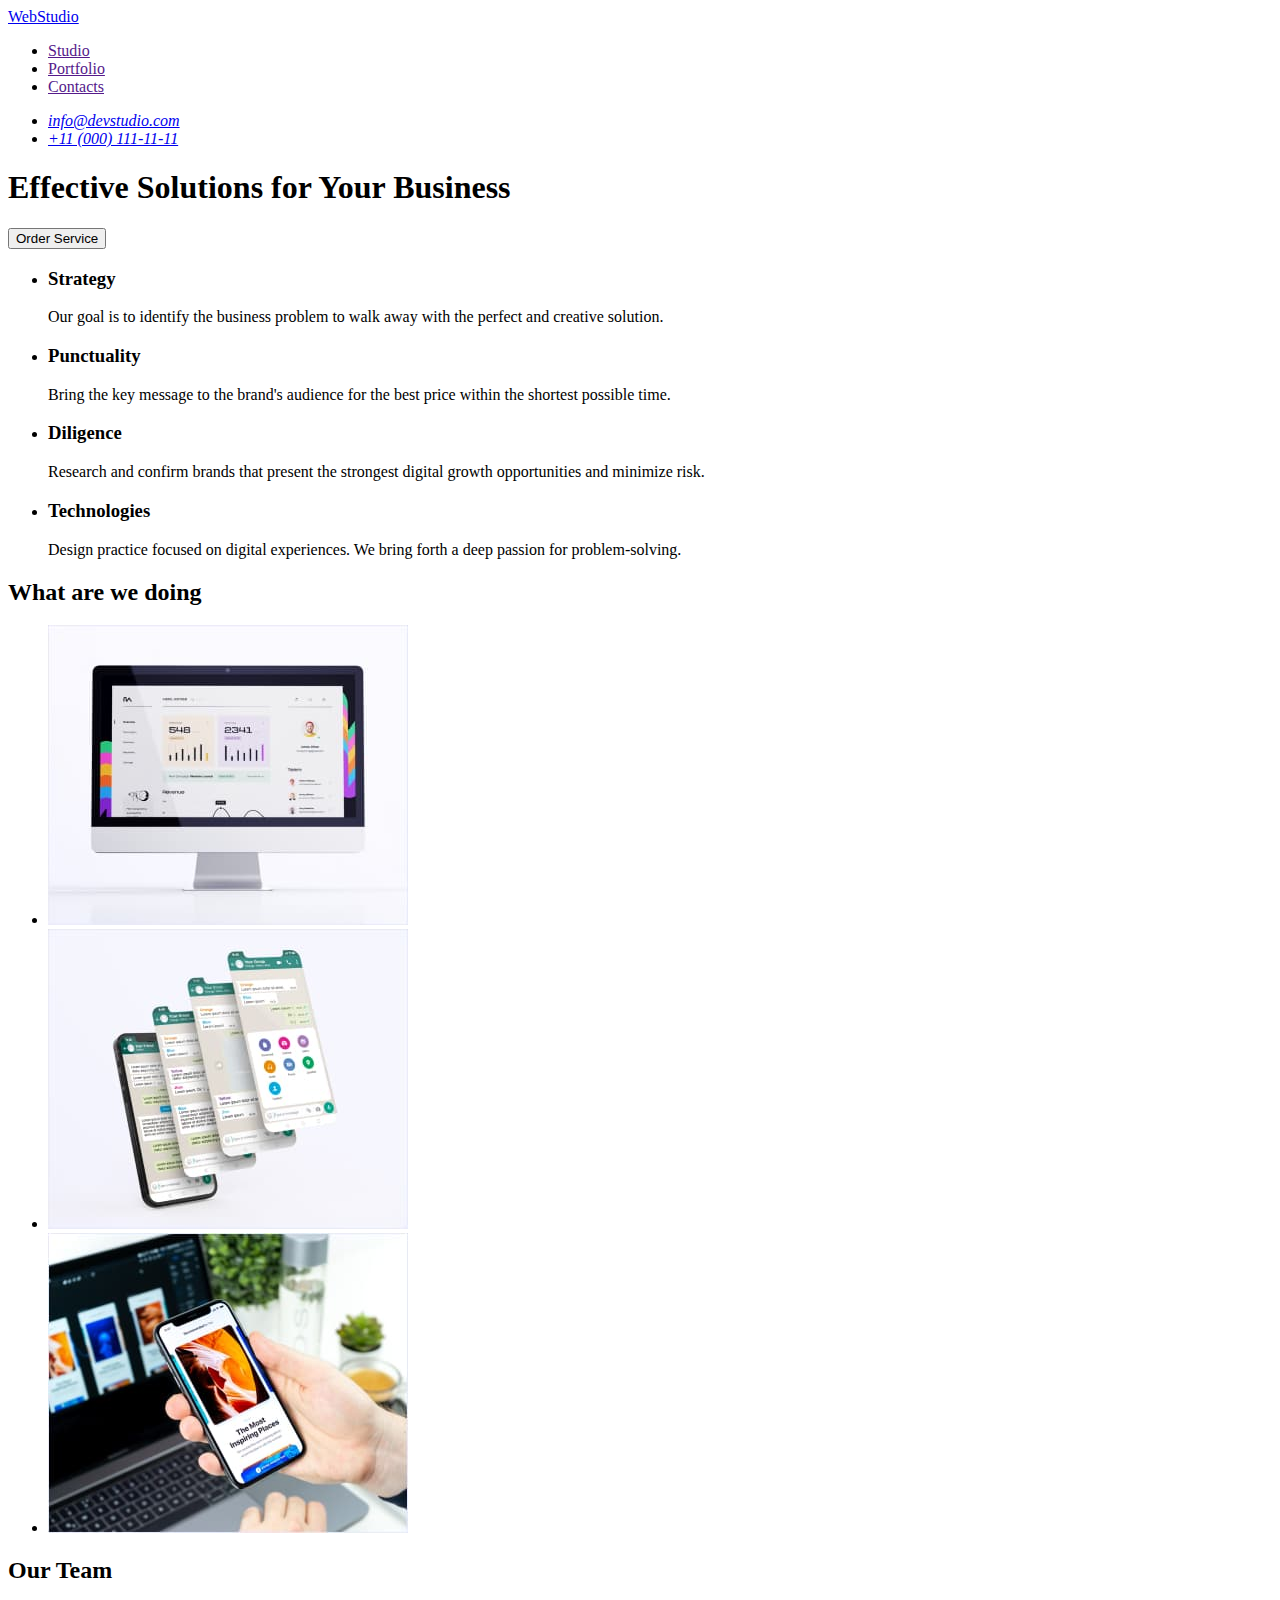
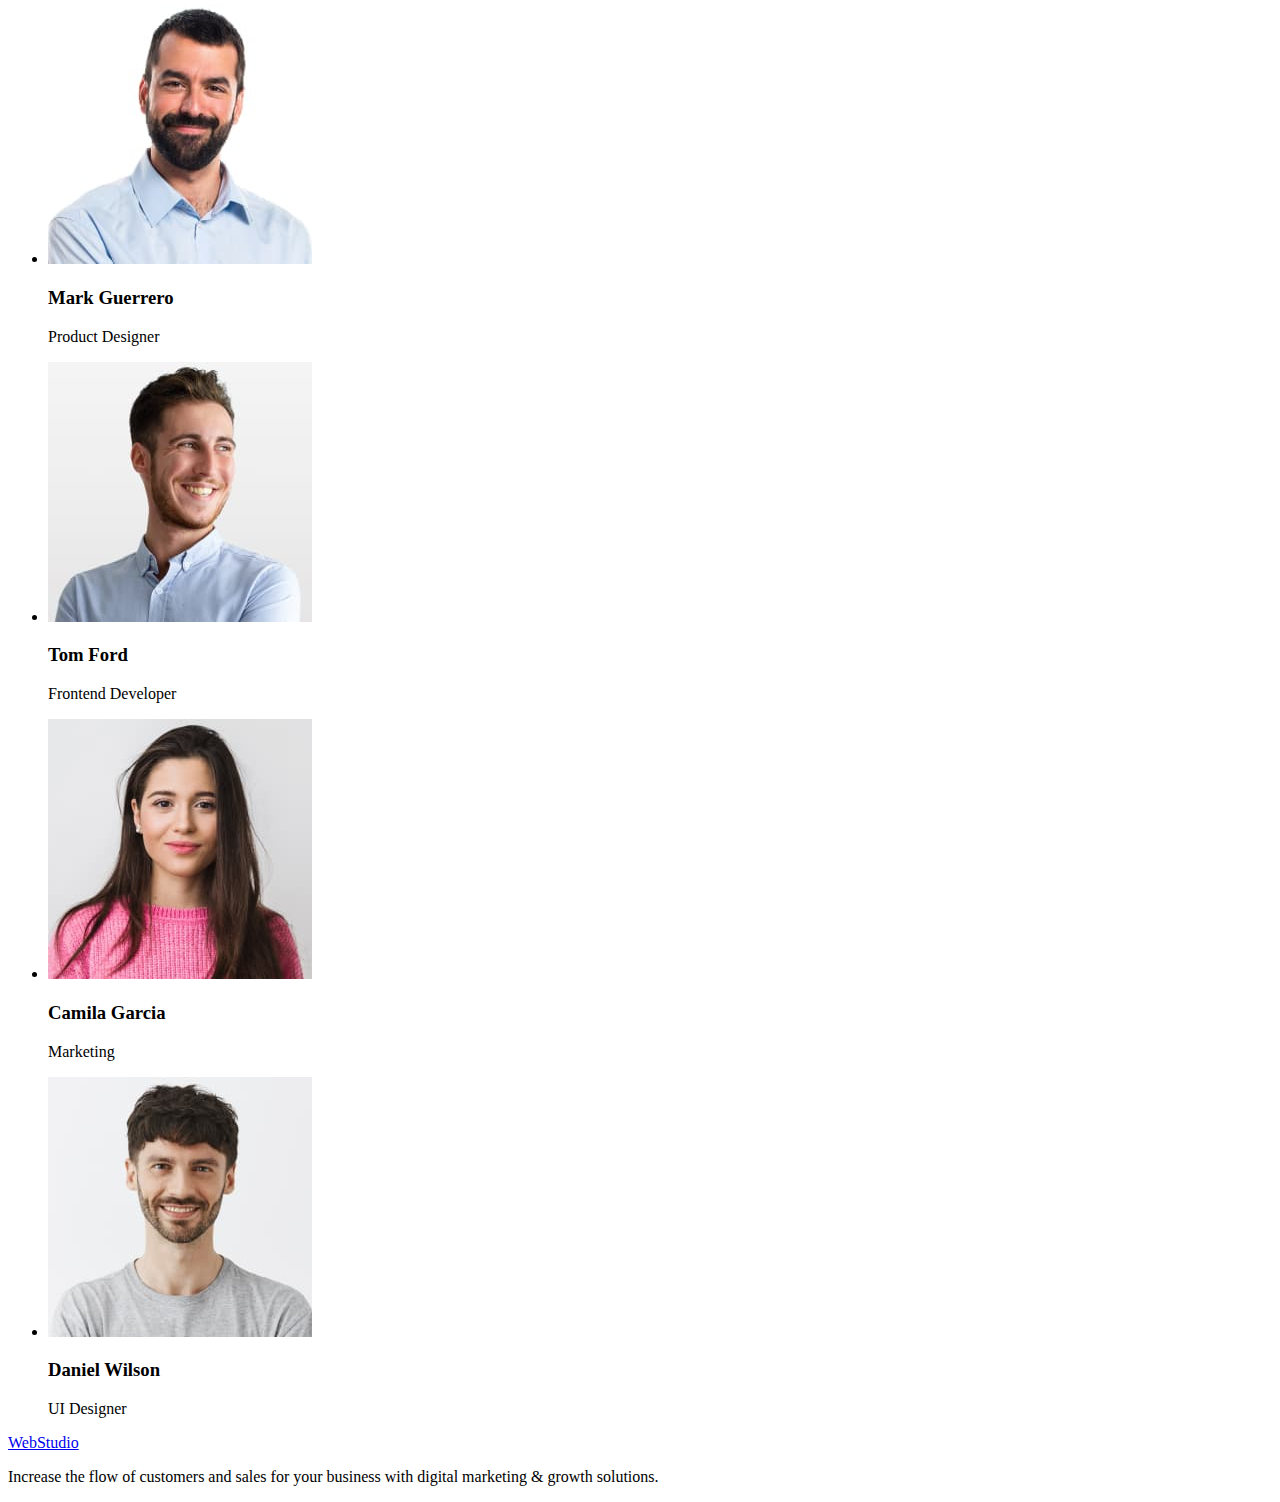
==== index.html @ ce30a806 "copy" ====
<!DOCTYPE html>
<html lang="en">
  <head>
    <meta charset="UTF-8" />
    <meta http-equiv="X-UA-Compatible" content="IE=edge" />
    <meta name="viewport" content="width=device-width, initial-scale=1.0" />
    <title>WEBSTUDIO</title>
  </head>
  <body>
    <header>
      <nav>
        <a href="./index.html">WebStudio</a>
        <ul>
          <li><a href="">Studio</a></li>
          <li><a href="">Portfolio</a></li>
          <li><a href="">Contacts</a></li>
        </ul>
      </nav>
      <address>
        <ul>
          <li>
            <a href="mailto:info@devstudio.com">info@devstudio.com</a>
          </li>
          <li>
            <a href="tel:+110001111111">+11 (000) 111-11-11</a>
          </li>
        </ul>
      </address>
    </header>
    <main>
      <section>
        <h1>Effective Solutions for Your Business</h1>
        <button type="button">Order Service</button>
      </section>
      <section>
        <h2 hidden>features</h2>
        <ul>
          <li>
            <h3>Strategy</h3>
            <p>
              Our goal is to identify the business problem to walk away with the
              perfect and creative solution.
            </p>
          </li>
          <li>
            <h3>Punctuality</h3>
            <p>
              Bring the key message to the brand's audience for the best price
              within the shortest possible time.
            </p>
          </li>
          <li>
            <h3>Diligence</h3>
            <p>
              Research and confirm brands that present the strongest digital
              growth opportunities and minimize risk.
            </p>
          </li>

          <li>
            <h3>Technologies</h3>
            <p>
              Design practice focused on digital experiences. We bring forth a
              deep passion for problem-solving.
            </p>
          </li>
        </ul>
      </section>
      <section>
        <h2>What are we doing</h2>
        <ul>
          <li>
            <img src="./images/1.jpg" alt="desktop computer" width="360" />
          </li>
          <li><img src="./images/2.jpg" alt="phone screens" width="360" /></li>
          <li>
            <img src="./images/3.jpg" alt="laptop and phone" width="360" />
          </li>
        </ul>
      </section>
      <section>
        <h2>Our Team</h2>
        <ul>
          <li>
            <img src="./images/ot1.jpg" alt="person" width="264" />
            <h3>Mark Guerrero</h3>
            <p>Product Designer</p>
          </li>
          <li>
            <img src="./images/ot2.jpg" alt="person" width="264" />
            <h3>Tom Ford</h3>
            <p>Frontend Developer</p>
          </li>
          <li>
            <img src="./images/ot3.jpg" alt="person" width="264" />
            <h3>Camila Garcia</h3>
            <p>Marketing</p>
          </li>
          <li>
            <img src="./images/ot4.jpg" alt="person" width="264" />
            <h3>Daniel Wilson</h3>
            <p>UI Designer</p>
          </li>
        </ul>
      </section>
    </main>
    <footer>
      <a href="./index.html">WebStudio</a>
      <p>
        Increase the flow of customers and sales for your business with digital
        marketing & growth solutions.
      </p>
    </footer>
  </body>
</html>
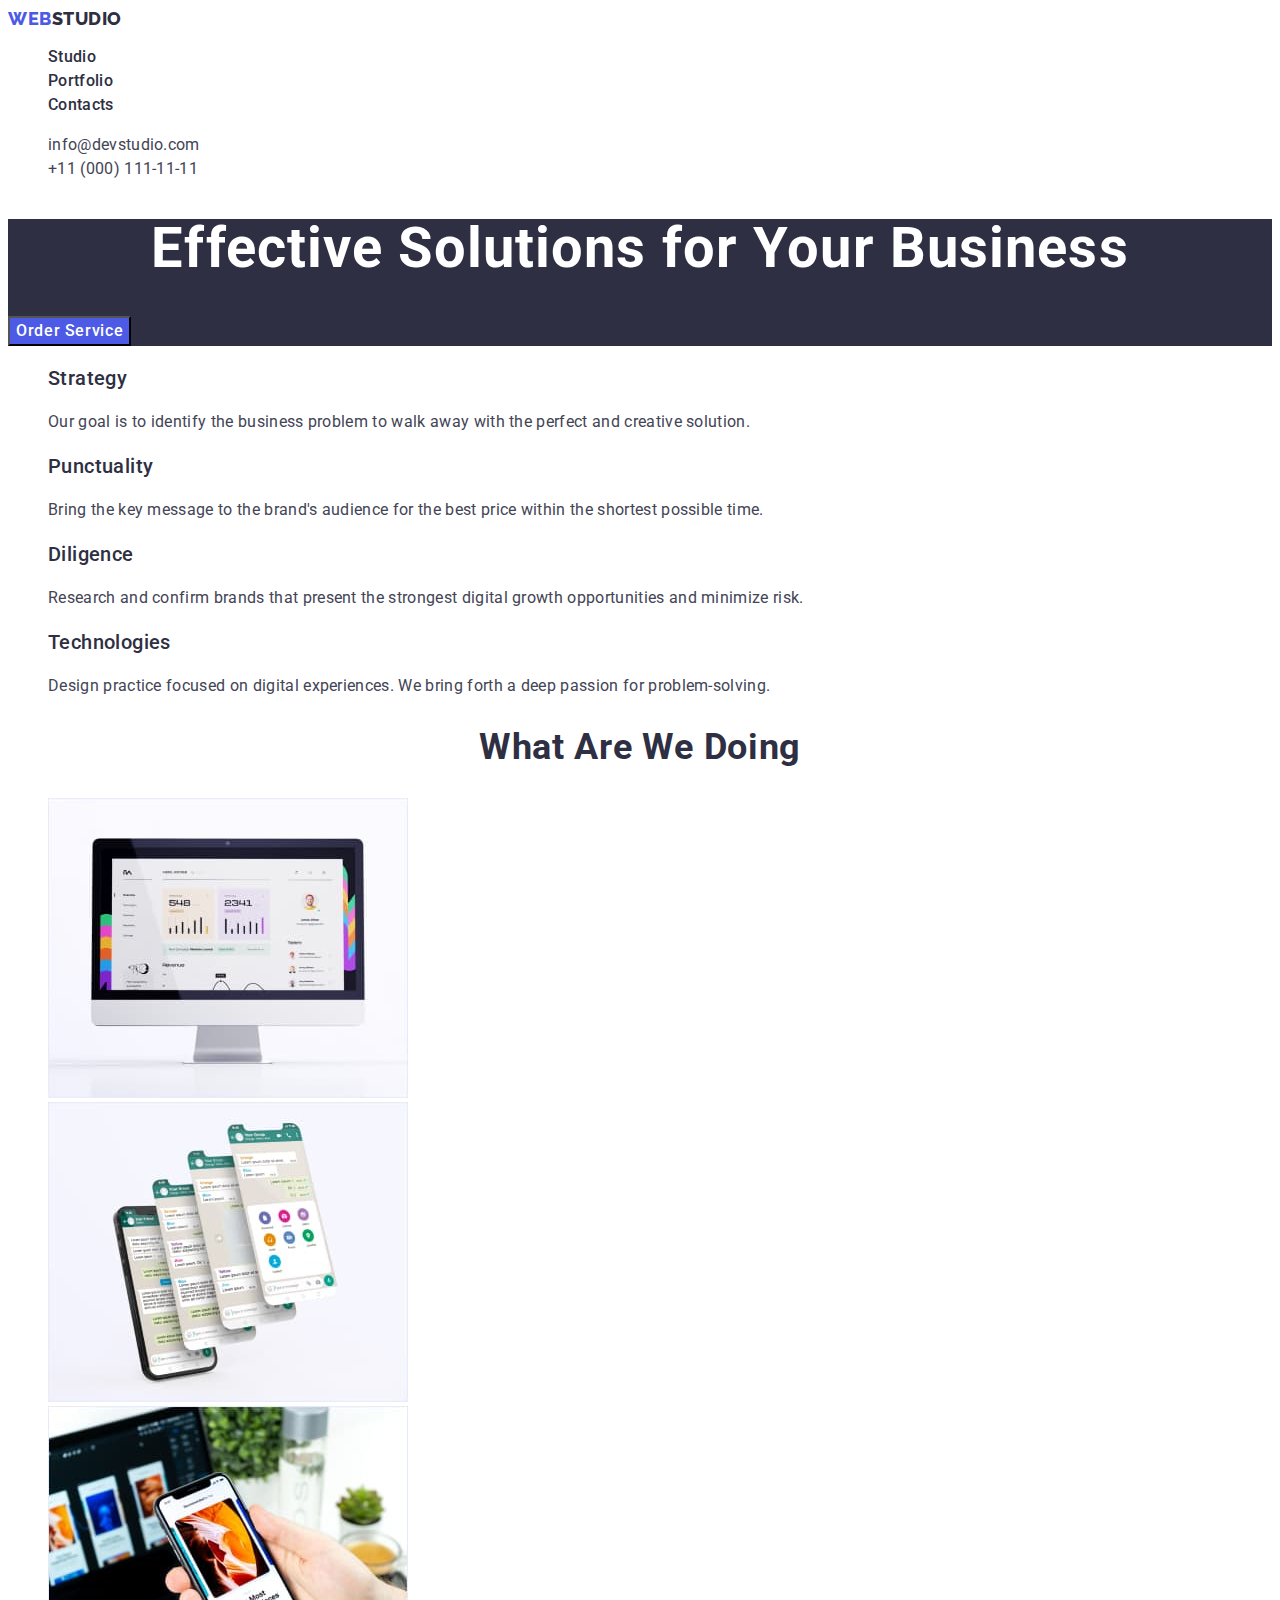
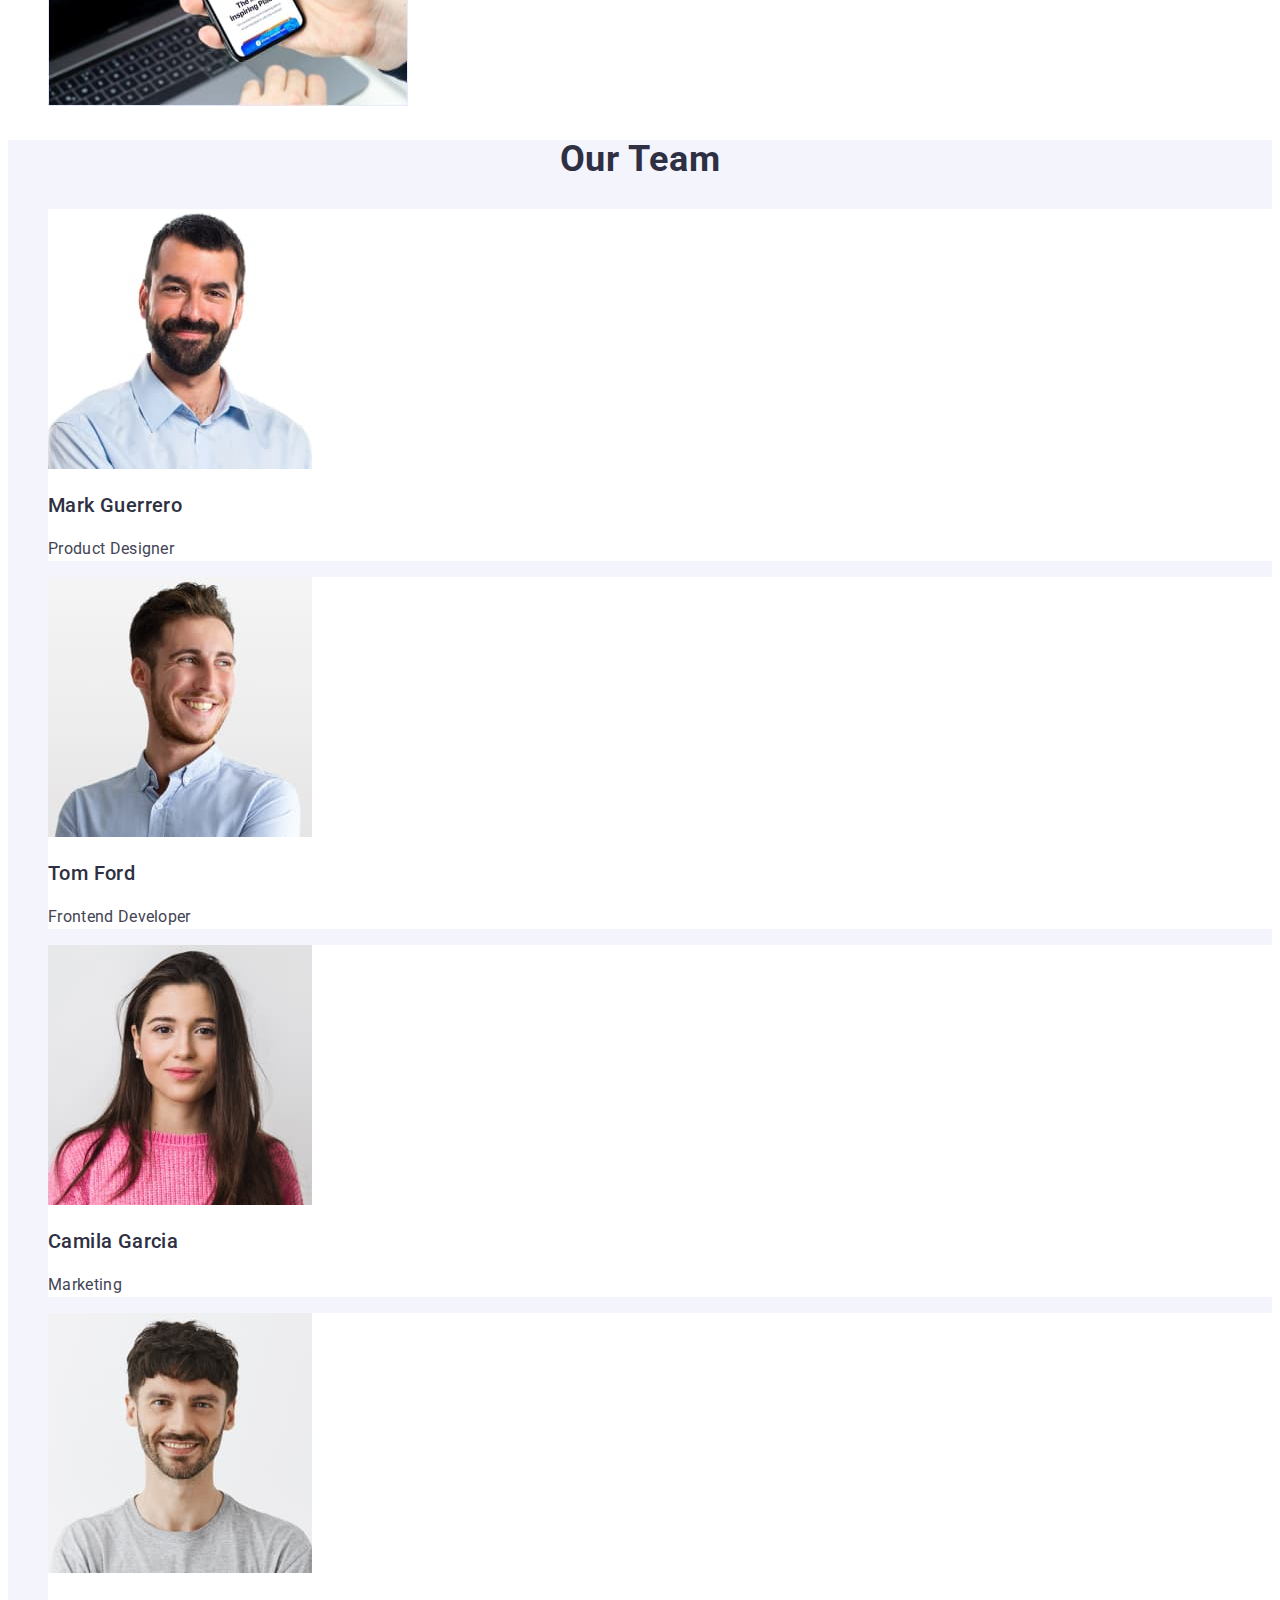
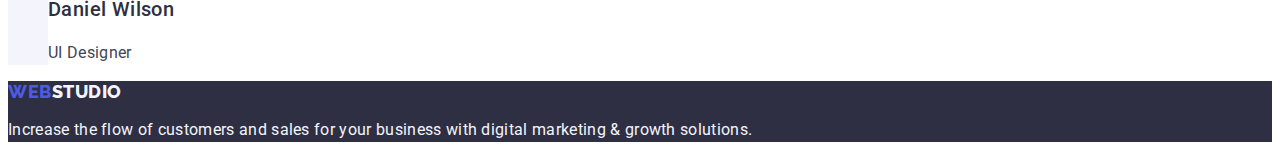
==== commit 3c610289: "copy" ====
--- a/index.html
+++ b/index.html
@@ -1,115 +1,130 @@
 <!DOCTYPE html>
 <html lang="en">
-  <head>
-    <meta charset="UTF-8" />
-    <meta http-equiv="X-UA-Compatible" content="IE=edge" />
-    <meta name="viewport" content="width=device-width, initial-scale=1.0" />
-    <title>WEBSTUDIO</title>
-  </head>
-  <body>
-    <header>
-      <nav>
-        <a href="./index.html">WebStudio</a>
-        <ul>
-          <li><a href="">Studio</a></li>
-          <li><a href="">Portfolio</a></li>
-          <li><a href="">Contacts</a></li>
-        </ul>
-      </nav>
-      <address>
-        <ul>
-          <li>
-            <a href="mailto:info@devstudio.com">info@devstudio.com</a>
-          </li>
-          <li>
-            <a href="tel:+110001111111">+11 (000) 111-11-11</a>
-          </li>
-        </ul>
-      </address>
-    </header>
-    <main>
-      <section>
-        <h1>Effective Solutions for Your Business</h1>
-        <button type="button">Order Service</button>
-      </section>
-      <section>
-        <h2 hidden>features</h2>
-        <ul>
-          <li>
-            <h3>Strategy</h3>
-            <p>
-              Our goal is to identify the business problem to walk away with the
-              perfect and creative solution.
-            </p>
-          </li>
-          <li>
-            <h3>Punctuality</h3>
-            <p>
-              Bring the key message to the brand's audience for the best price
-              within the shortest possible time.
-            </p>
-          </li>
-          <li>
-            <h3>Diligence</h3>
-            <p>
-              Research and confirm brands that present the strongest digital
-              growth opportunities and minimize risk.
-            </p>
-          </li>
 
-          <li>
-            <h3>Technologies</h3>
-            <p>
-              Design practice focused on digital experiences. We bring forth a
-              deep passion for problem-solving.
-            </p>
-          </li>
-        </ul>
-      </section>
-      <section>
-        <h2>What are we doing</h2>
-        <ul>
-          <li>
-            <img src="./images/1.jpg" alt="desktop computer" width="360" />
-          </li>
-          <li><img src="./images/2.jpg" alt="phone screens" width="360" /></li>
-          <li>
-            <img src="./images/3.jpg" alt="laptop and phone" width="360" />
-          </li>
-        </ul>
-      </section>
-      <section>
-        <h2>Our Team</h2>
-        <ul>
-          <li>
-            <img src="./images/ot1.jpg" alt="person" width="264" />
-            <h3>Mark Guerrero</h3>
-            <p>Product Designer</p>
-          </li>
-          <li>
-            <img src="./images/ot2.jpg" alt="person" width="264" />
-            <h3>Tom Ford</h3>
-            <p>Frontend Developer</p>
-          </li>
-          <li>
-            <img src="./images/ot3.jpg" alt="person" width="264" />
-            <h3>Camila Garcia</h3>
-            <p>Marketing</p>
-          </li>
-          <li>
-            <img src="./images/ot4.jpg" alt="person" width="264" />
-            <h3>Daniel Wilson</h3>
-            <p>UI Designer</p>
-          </li>
-        </ul>
-      </section>
-    </main>
-    <footer>
-      <a href="./index.html">WebStudio</a>
-      <p>
-        Increase the flow of customers and sales for your business with digital
-        marketing & growth solutions.
-      </p>
-    </footer>
-  </body>
-</html>
+<head>
+  <meta charset="UTF-8" />
+  <meta http-equiv="X-UA-Compatible" content="IE=edge" />
+  <meta name="viewport" content="width=device-width, initial-scale=1.0" />
+  <title>WEBSTUDIO</title>
+  <link rel="preconnect" href="https://fonts.googleapis.com" />
+  <link rel="preconnect" href="https://fonts.gstatic.com" crossorigin />
+  <link href="https://fonts.googleapis.com/css2?family=Raleway:wght@800&family=Roboto:wght@400;500;700&display=swap"
+    rel="stylesheet" />
+  <link rel="stylesheet" href="./css/styles.css" />
+</head>
+
+<body>
+  <header class="header">
+    <nav class="header-navigation">
+      <a class="header-logo link" href="./index.html">Web<span class="header-logo-web">Studio</span></a>
+      <ul class="header-list list">
+        <li class="header-item">
+          <a class="header-link link" href="./index.html">Studio</a>
+        </li>
+        <li class="header-item">
+          <a class="header-link link" href="./portfolio.html">Portfolio</a>
+        </li>
+        <li class="header-item">
+          <a class="header-link link" href="">Contacts</a>
+        </li>
+      </ul>
+    </nav>
+    <address class="header-adress">
+      <ul class="header-adress-list list">
+        <li class="header-adress-item">
+          <a class="header-adress-link link main-text" href="mailto:info@devstudio.com">info@devstudio.com</a>
+        </li>
+        <li class="header-adress-item">
+          <a class="header-adress-link link main-text" href="tel:+110001111111">+11 (000) 111-11-11</a>
+        </li>
+      </ul>
+    </address>
+  </header>
+  <main>
+    <section class="hero">
+      <h1 class="hero-title">Effective Solutions for Your Business</h1>
+      <button class="hero-btn" type="button">Order Service</button>
+    </section>
+    <section>
+      <h2 class="solutions-title" hidden>features</h2>
+      <ul class="solutions-list list">
+        <li class="solitions-item">
+          <h3 class="solutions-second-title third-title">Strategy</h3>
+          <p class="solutions-text main-text">
+            Our goal is to identify the business problem to walk away with the
+            perfect and creative solution.
+          </p>
+        </li>
+        <li class="solitions-item">
+          <h3 class="solutions-second-title third-title">Punctuality</h3>
+          <p class="solutions-text main-text">
+            Bring the key message to the brand's audience for the best price
+            within the shortest possible time.
+          </p>
+        </li>
+        <li class="solitions-item">
+          <h3 class="solutions-second-title third-title">Diligence</h3>
+          <p class="solutions-text  main-text">
+            Research and confirm brands that present the strongest digital
+            growth opportunities and minimize risk.
+          </p>
+        </li>
+        <li class="solitions-item">
+          <h3 class="solutions-second-title third-title">Technologies</h3>
+          <p class="solutions-text  main-text">
+            Design practice focused on digital experiences. We bring forth a
+            deep passion for problem-solving.
+          </p>
+        </li>
+      </ul>
+    </section>
+    <section class="about">
+      <h2 class="about-title second-title">What are we doing</h2>
+      <ul class="about-list list">
+        <li class="about-item">
+          <img src="./images/1.jpg" alt="desktop computer" width="360" />
+        </li>
+        <li class="about-item">
+          <img src="./images/2.jpg" alt="phone screens" width="360" />
+        </li>
+        <li class="about-item">
+          <img src="./images/3.jpg" alt="laptop and phone" width="360" />
+        </li>
+      </ul>
+    </section>
+    <section class="team">
+      <h2 class="team-title second-title">Our Team</h2>
+      <ul class="team-list list">
+        <li class="team-item">
+          <img src="./images/ot1.jpg" alt="person" width="264" />
+          <h3 class="team-item-title third-title">Mark Guerrero</h3>
+          <p class="team-item-text main-text">Product Designer</p>
+        </li>
+        <li class="team-item">
+          <img src="./images/ot2.jpg" alt="person" width="264" />
+          <h3 class="team-item-title third-title">Tom Ford</h3>
+          <p class="team-item-text main-text">Frontend Developer</p>
+        </li>
+        <li class="team-item">
+          <img src="./images/ot3.jpg" alt="person" width="264" />
+          <h3 class="team-item-title third-title">Camila Garcia</h3>
+          <p class="team-item-text  main-text">Marketing</p>
+        </li>
+        <li class="team-item">
+          <img src="./images/ot4.jpg" alt="person" width="264" />
+          <h3 class="team-item-title third-title">Daniel Wilson</h3>
+          <p class="team-item-text main-text">UI Designer</p>
+        </li>
+      </ul>
+    </section>
+  </main>
+  <footer class="footer">
+    <a class="footer-logo link" href="./index.html">Web<span class="footer-logo-web">Studio</span></a>
+    <p class="footer-text main-text">
+      Increase the flow of customers and sales for your business with digital
+      marketing & growth solutions.
+    </p>
+  </footer>
+</body>
+
+</html>--- a/css/styles.css
+++ b/css/styles.css
@@ -0,0 +1,274 @@
+:root {
+  --first-title-color: #2e2f42;
+  --second-title-color: #ffffff;
+  --first-background-color: #ffffff;
+  --second-background-color: #2e2f42;
+  --third-background-color: #f4f4fd;
+  --first-text-color: #434455;
+  --second-text-color: #f4f4fd;
+  --third-text-color: #4d5ae5;
+  --first-btn-color: #ffffff;
+  --second-btn-color: #404bbf;
+  --logo-color: #4d5ae5;
+}
+
+body {
+  font-family: 'Roboto', sans-serif;
+  color: #434455;
+  background-color: var(--first-background-color);
+}
+
+.link {
+  text-decoration: none;
+}
+
+.list {
+  list-style: none;
+}
+
+.main-text {
+  font-size: 16px;
+  line-height: 1.5;
+  letter-spacing: 0.02em;
+}
+
+.second-title {
+  font-size: 36px;
+  line-height: 1.11;
+  text-align: center;
+  letter-spacing: 0.02em;
+  text-transform: capitalize;
+}
+
+.third-title {
+  font-weight: 500;
+  font-size: 20px;
+  line-height: 1.2;
+  letter-spacing: 0.02em;
+}
+
+/**-------------- HEADER------------------ */
+
+.header {
+  background-color: var(--first-background-color);
+}
+
+.header-logo {
+  font-family: 'Raleway', sans-serif;
+  font-weight: 800;
+  font-size: 18px;
+  line-height: 1.17;
+  letter-spacing: 0.03em;
+  text-transform: uppercase;
+  color: var(--logo-color);
+}
+
+.header-logo-web {
+  color: var(--first-title-color);
+}
+
+.header-link {
+  font-weight: 500;
+  font-size: 16px;
+  line-height: 1.5;
+  letter-spacing: 0.02em;
+
+  color: var(--first-title-color);
+}
+
+.header-link:hover,
+.header-link:focus {
+  color: #404bbf;
+}
+
+.header-adress {
+  font-style: normal;
+}
+
+.header-adress-list {
+}
+
+.header-adress-link {
+  color: var(--first-text-color);
+}
+
+.header-adress-link:hover,
+.header-adress-link:focus {
+  color: #404bbf;
+}
+
+/**MAIN-------------- HERO------------------ */
+.hero {
+  background-color: var(--second-background-color);
+}
+
+.hero-title {
+  font-size: 56px;
+  line-height: 1.07;
+  text-align: center;
+  letter-spacing: 0.02em;
+  color: var(--second-title-color);
+}
+
+.hero-btn {
+  font-family: inherit;
+  font-weight: 500;
+  font-size: 16px;
+  line-height: 1.5;
+  display: flex;
+  align-items: center;
+  letter-spacing: 0.04em;
+  color: var(--first-btn-color);
+  background-color: #4d5ae5;
+  cursor: pointer;
+}
+
+.hero-btn:hover,
+.hero-btn:focus {
+  background-color: #404bbf;
+}
+
+/**MAIN-------------- SOLUTIONS------------------ */
+.solutions-title {
+}
+
+.solutions-list {
+}
+
+.solitions-item {
+}
+
+.solutions-second-title {
+  color: var(--first-title-color);
+}
+
+.solutions-text {
+  color: var(--first-text-color);
+}
+
+/**MAIN-------------- ABOUT------------------ */
+.about {
+}
+
+.about-title {
+  color: var(--first-title-color);
+}
+
+.about-list {
+}
+
+.about-item {
+}
+
+/**MAIN-------------- TEAM------------------ */
+.team {
+  background-color: var(--third-background-color);
+}
+
+.team-title {
+  color: var(--first-title-color);
+}
+
+.team-list {
+}
+
+.list {
+}
+
+.team-item {
+  background-color: var(--first-background-color);
+}
+
+.team-item-title {
+  color: var(--first-title-color);
+}
+
+.team-item-text {
+  color: var(--first-text-color);
+}
+
+/**-------------- FOOTER------------------ */
+.footer {
+  background-color: var(--second-background-color);
+}
+
+.footer-logo {
+  font-family: 'Raleway', sans-serif;
+  font-style: normal;
+  font-weight: 800;
+  font-size: 18px;
+  line-height: 1.17;
+  letter-spacing: 0.03em;
+  text-transform: uppercase;
+  color: var(--logo-color);
+}
+
+.link {
+}
+
+.footer-logo-web {
+  color: var(--second-text-color);
+}
+
+.footer-text {
+  color: var(--second-text-color);
+}
+
+/**PORTFOLIO-------------- MAIN------------------ */
+.filter {
+}
+
+.filter-title {
+}
+
+.filter-list {
+}
+
+.list {
+}
+
+.filter-item {
+}
+
+.filter-btn {
+  font-family: inherit;
+  font-weight: 500;
+  font-size: 16px;
+  line-height: 1.5;
+  display: flex;
+  align-items: center;
+  text-align: center;
+  letter-spacing: 0.04em;
+  color: var(--third-text-color);
+  background-color: var(--second-text-color);
+  cursor: pointer;
+}
+
+.filter-btn:hover,
+.filter-btn:focus {
+  color: var(--second-title-color);
+  background-color: var(--second-btn-color);
+}
+
+.examples-list {
+}
+
+.examples-item {
+}
+
+.examples-link {
+}
+
+.link {
+}
+
+.examples-image {
+}
+
+.examples-item-title {
+  color: var(--first-title-color);
+}
+
+.examples-text {
+  color: var(--first-text-color);
+}
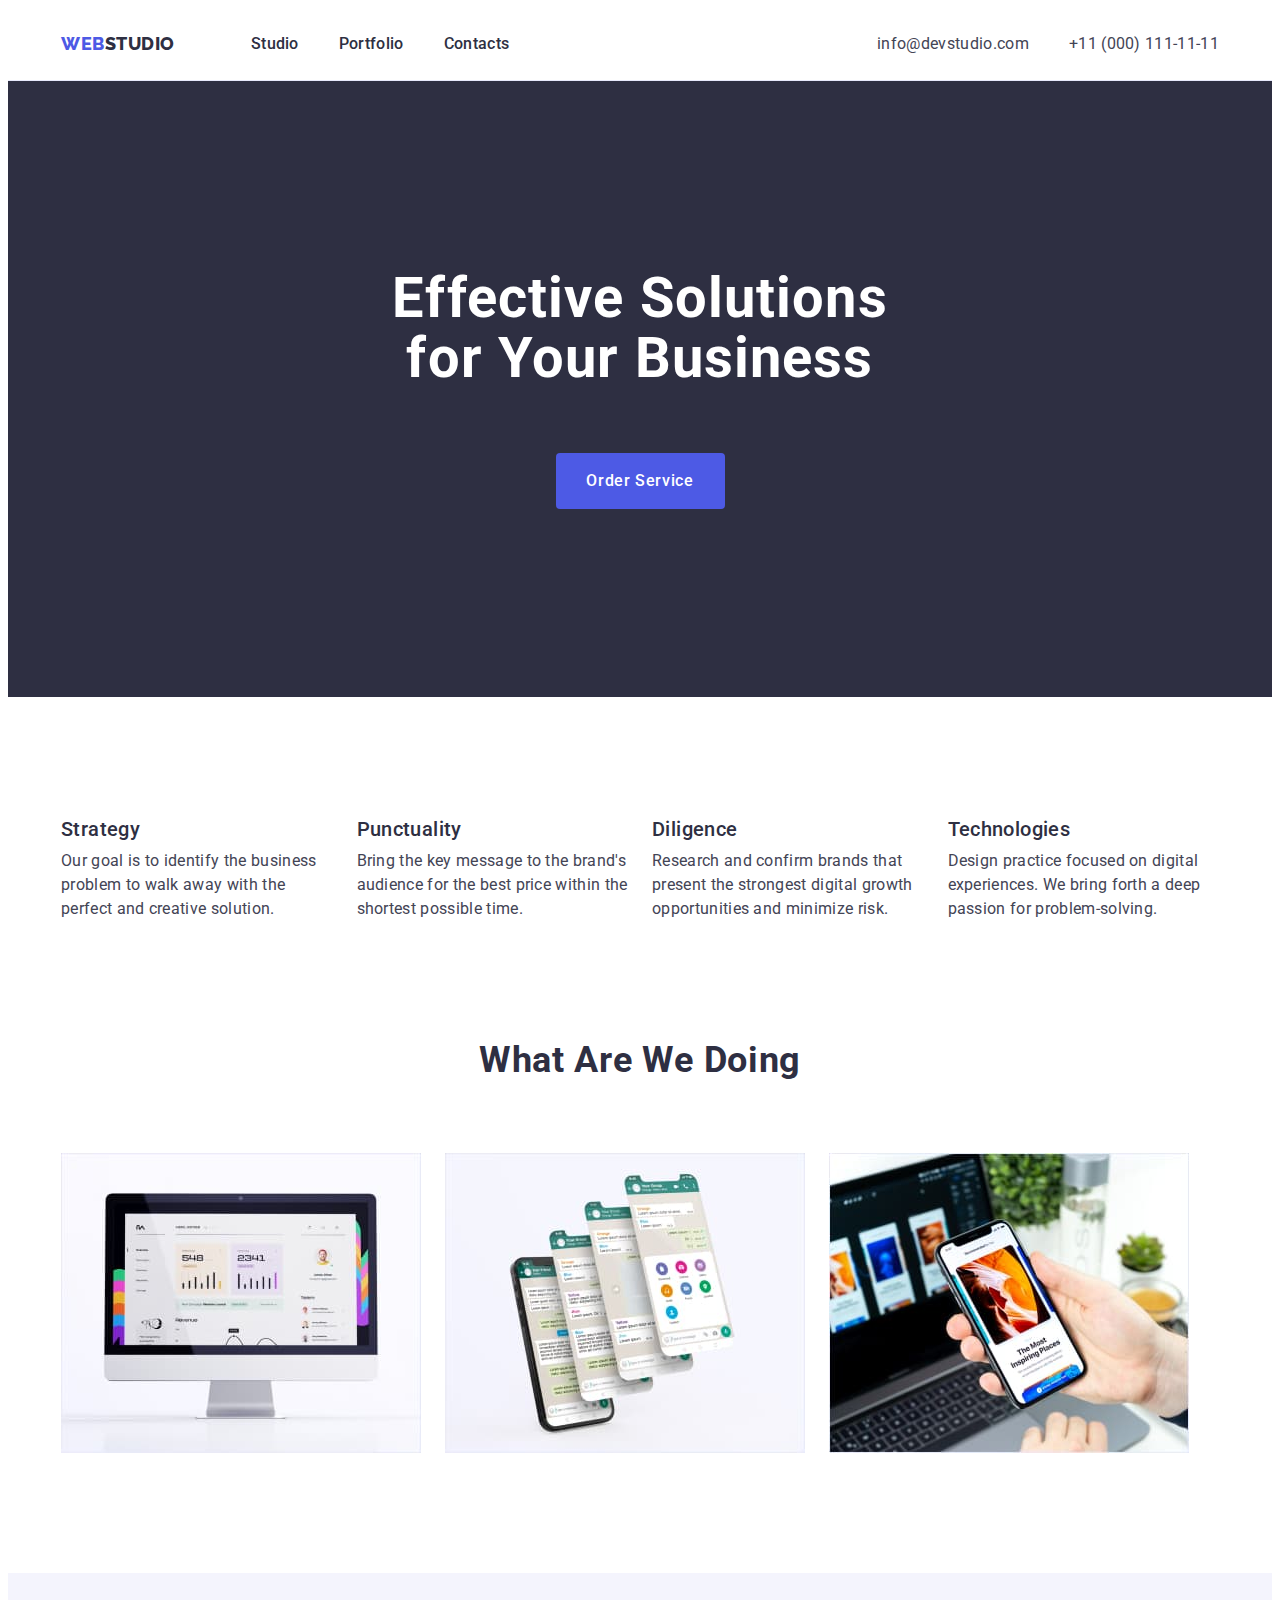
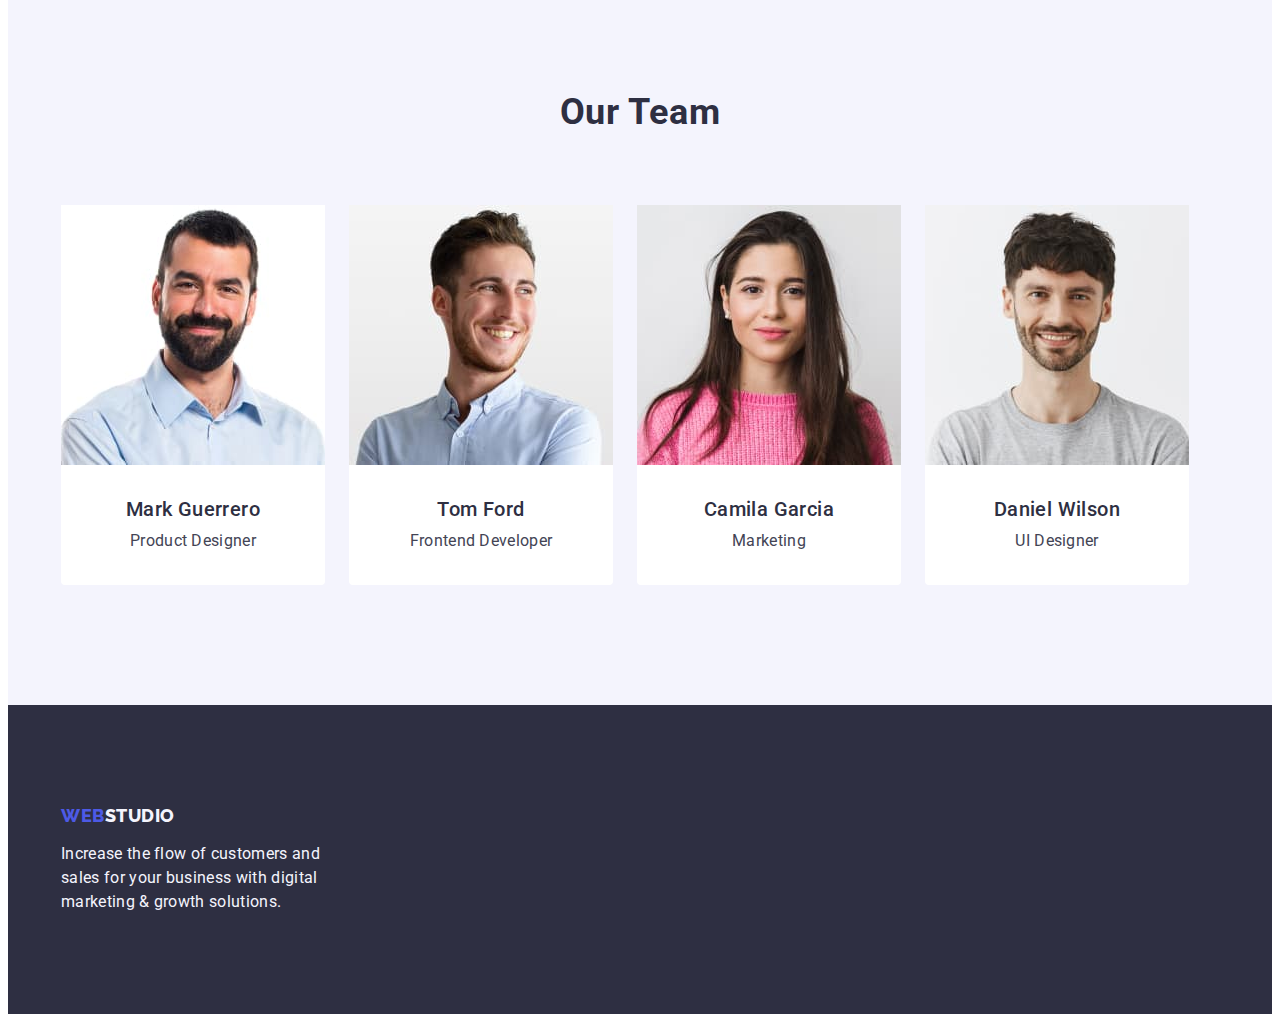
==== commit 03f636bb: "copy" ====
--- a/index.html
+++ b/index.html
@@ -1,130 +1,169 @@
 <!DOCTYPE html>
 <html lang="en">
+  <head>
+    <meta charset="UTF-8" />
+    <meta http-equiv="X-UA-Compatible" content="IE=edge" />
+    <meta name="viewport" content="width=device-width, initial-scale=1.0" />
+    <title>WEBSTUDIO</title>
+    <link rel="preconnect" href="https://fonts.googleapis.com" />
+    <link rel="preconnect" href="https://fonts.gstatic.com" crossorigin />
+    <link
+      href="https://fonts.googleapis.com/css2?family=Raleway:wght@800&family=Roboto:wght@400;500;700&display=swap"
+      rel="stylesheet"
+    />
+    <link
+      rel="stylesheet"
+      href="https://cdnjs.cloudflare.com/ajax/libs/modern-normalize/2.0.0/modern-normalize.min.css"
+      integrity="sha512-4xo8blKMVCiXpTaLzQSLSw3KFOVPWhm/TRtuPVc4WG6kUgjH6J03IBuG7JZPkcWMxJ5huwaBpOpnwYElP/m6wg=="
+      crossorigin="anonymous"
+      referrerpolicy="no-referrer"
+    />
+    <link rel="stylesheet" href="./css/styles.css" />
+  </head>
 
-<head>
-  <meta charset="UTF-8" />
-  <meta http-equiv="X-UA-Compatible" content="IE=edge" />
-  <meta name="viewport" content="width=device-width, initial-scale=1.0" />
-  <title>WEBSTUDIO</title>
-  <link rel="preconnect" href="https://fonts.googleapis.com" />
-  <link rel="preconnect" href="https://fonts.gstatic.com" crossorigin />
-  <link href="https://fonts.googleapis.com/css2?family=Raleway:wght@800&family=Roboto:wght@400;500;700&display=swap"
-    rel="stylesheet" />
-  <link rel="stylesheet" href="./css/styles.css" />
-</head>
-
-<body>
-  <header class="header">
-    <nav class="header-navigation">
-      <a class="header-logo link" href="./index.html">Web<span class="header-logo-web">Studio</span></a>
-      <ul class="header-list list">
-        <li class="header-item">
-          <a class="header-link link" href="./index.html">Studio</a>
-        </li>
-        <li class="header-item">
-          <a class="header-link link" href="./portfolio.html">Portfolio</a>
-        </li>
-        <li class="header-item">
-          <a class="header-link link" href="">Contacts</a>
-        </li>
-      </ul>
-    </nav>
-    <address class="header-adress">
-      <ul class="header-adress-list list">
-        <li class="header-adress-item">
-          <a class="header-adress-link link main-text" href="mailto:info@devstudio.com">info@devstudio.com</a>
-        </li>
-        <li class="header-adress-item">
-          <a class="header-adress-link link main-text" href="tel:+110001111111">+11 (000) 111-11-11</a>
-        </li>
-      </ul>
-    </address>
-  </header>
-  <main>
-    <section class="hero">
-      <h1 class="hero-title">Effective Solutions for Your Business</h1>
-      <button class="hero-btn" type="button">Order Service</button>
-    </section>
-    <section>
-      <h2 class="solutions-title" hidden>features</h2>
-      <ul class="solutions-list list">
-        <li class="solitions-item">
-          <h3 class="solutions-second-title third-title">Strategy</h3>
-          <p class="solutions-text main-text">
-            Our goal is to identify the business problem to walk away with the
-            perfect and creative solution.
-          </p>
-        </li>
-        <li class="solitions-item">
-          <h3 class="solutions-second-title third-title">Punctuality</h3>
-          <p class="solutions-text main-text">
-            Bring the key message to the brand's audience for the best price
-            within the shortest possible time.
-          </p>
-        </li>
-        <li class="solitions-item">
-          <h3 class="solutions-second-title third-title">Diligence</h3>
-          <p class="solutions-text  main-text">
-            Research and confirm brands that present the strongest digital
-            growth opportunities and minimize risk.
-          </p>
-        </li>
-        <li class="solitions-item">
-          <h3 class="solutions-second-title third-title">Technologies</h3>
-          <p class="solutions-text  main-text">
-            Design practice focused on digital experiences. We bring forth a
-            deep passion for problem-solving.
-          </p>
-        </li>
-      </ul>
-    </section>
-    <section class="about">
-      <h2 class="about-title second-title">What are we doing</h2>
-      <ul class="about-list list">
-        <li class="about-item">
-          <img src="./images/1.jpg" alt="desktop computer" width="360" />
-        </li>
-        <li class="about-item">
-          <img src="./images/2.jpg" alt="phone screens" width="360" />
-        </li>
-        <li class="about-item">
-          <img src="./images/3.jpg" alt="laptop and phone" width="360" />
-        </li>
-      </ul>
-    </section>
-    <section class="team">
-      <h2 class="team-title second-title">Our Team</h2>
-      <ul class="team-list list">
-        <li class="team-item">
-          <img src="./images/ot1.jpg" alt="person" width="264" />
-          <h3 class="team-item-title third-title">Mark Guerrero</h3>
-          <p class="team-item-text main-text">Product Designer</p>
-        </li>
-        <li class="team-item">
-          <img src="./images/ot2.jpg" alt="person" width="264" />
-          <h3 class="team-item-title third-title">Tom Ford</h3>
-          <p class="team-item-text main-text">Frontend Developer</p>
-        </li>
-        <li class="team-item">
-          <img src="./images/ot3.jpg" alt="person" width="264" />
-          <h3 class="team-item-title third-title">Camila Garcia</h3>
-          <p class="team-item-text  main-text">Marketing</p>
-        </li>
-        <li class="team-item">
-          <img src="./images/ot4.jpg" alt="person" width="264" />
-          <h3 class="team-item-title third-title">Daniel Wilson</h3>
-          <p class="team-item-text main-text">UI Designer</p>
-        </li>
-      </ul>
-    </section>
-  </main>
-  <footer class="footer">
-    <a class="footer-logo link" href="./index.html">Web<span class="footer-logo-web">Studio</span></a>
-    <p class="footer-text main-text">
-      Increase the flow of customers and sales for your business with digital
-      marketing & growth solutions.
-    </p>
-  </footer>
-</body>
-
-</html>+  <body>
+    <header class="header">
+      <div class="container header-contaiber">
+        <nav class="header-navigation">
+          <a class="header-logo link" href="./index.html"
+            >Web<span class="header-logo-web">Studio</span></a
+          >
+          <ul class="header-list list">
+            <li class="header-item">
+              <a class="header-link link" href="./index.html">Studio</a>
+            </li>
+            <li class="header-item">
+              <a class="header-link link" href="./portfolio.html">Portfolio</a>
+            </li>
+            <li class="header-item">
+              <a class="header-link link" href="">Contacts</a>
+            </li>
+          </ul>
+        </nav>
+        <address class="header-adress">
+          <ul class="header-adress-list list">
+            <li class="header-adress-item">
+              <a
+                class="header-adress-link link main-text"
+                href="mailto:info@devstudio.com"
+                >info@devstudio.com</a
+              >
+            </li>
+            <li class="header-adress-item">
+              <a
+                class="header-adress-link link main-text"
+                href="tel:+110001111111"
+                >+11 (000) 111-11-11</a
+              >
+            </li>
+          </ul>
+        </address>
+      </div>
+    </header>
+    <main>
+      <section class="hero">
+        <div class="container">
+          <h1 class="hero-title">Effective Solutions for Your Business</h1>
+          <button class="hero-btn" type="button">Order Service</button>
+        </div>
+      </section>
+      <section class="solutions">
+        <div class="container container-solutions">
+          <h2 class="solutions-title" hidden>features</h2>
+          <ul class="solutions-list list">
+            <li class="solitions-item">
+              <h3 class="solutions-second-title third-title">Strategy</h3>
+              <p class="solutions-text main-text">
+                Our goal is to identify the business problem to walk away with
+                the perfect and creative solution.
+              </p>
+            </li>
+            <li class="solitions-item">
+              <h3 class="solutions-second-title third-title">Punctuality</h3>
+              <p class="solutions-text main-text">
+                Bring the key message to the brand's audience for the best price
+                within the shortest possible time.
+              </p>
+            </li>
+            <li class="solitions-item">
+              <h3 class="solutions-second-title third-title">Diligence</h3>
+              <p class="solutions-text main-text">
+                Research and confirm brands that present the strongest digital
+                growth opportunities and minimize risk.
+              </p>
+            </li>
+            <li class="solitions-item">
+              <h3 class="solutions-second-title third-title">Technologies</h3>
+              <p class="solutions-text main-text">
+                Design practice focused on digital experiences. We bring forth a
+                deep passion for problem-solving.
+              </p>
+            </li>
+          </ul>
+        </div>
+      </section>
+      <section class="about">
+        <div class="container-about container">
+          <h2 class="about-title second-title">What are we doing</h2>
+          <ul class="about-list list">
+            <li class="about-item">
+              <img src="./images/1.jpg" alt="desktop computer" width="360" />
+            </li>
+            <li class="about-item">
+              <img src="./images/2.jpg" alt="phone screens" width="360" />
+            </li>
+            <li class="about-item">
+              <img src="./images/3.jpg" alt="laptop and phone" width="360" />
+            </li>
+          </ul>
+        </div>
+      </section>
+      <section class="team">
+        <div class="container">
+          <h2 class="team-title second-title">Our Team</h2>
+          <ul class="team-list list">
+            <li class="team-item">
+              <img src="./images/ot1.jpg" alt="person" width="264" />
+              <div class="team-list-container">
+                <h3 class="team-item-title third-title">Mark Guerrero</h3>
+                <p class="team-item-text main-text">Product Designer</p>
+              </div>
+            </li>
+            <li class="team-item">
+              <img src="./images/ot2.jpg" alt="person" width="264" />
+              <div class="team-list-container">
+                <h3 class="team-item-title third-title">Tom Ford</h3>
+                <p class="team-item-text main-text">Frontend Developer</p>
+              </div>
+            </li>
+            <li class="team-item">
+              <img src="./images/ot3.jpg" alt="person" width="264" />
+              <div class="team-list-container">
+                <h3 class="team-item-title third-title">Camila Garcia</h3>
+                <p class="team-item-text main-text">Marketing</p>
+              </div>
+            </li>
+            <li class="team-item">
+              <img src="./images/ot4.jpg" alt="person" width="264" />
+              <div class="team-list-container">
+                <h3 class="team-item-title third-title">Daniel Wilson</h3>
+                <p class="team-item-text main-text">UI Designer</p>
+              </div>
+            </li>
+          </ul>
+        </div>
+      </section>
+    </main>
+    <footer class="footer">
+      <div class="container">
+        <a class="footer-logo link" href="./index.html"
+          >Web<span class="footer-logo-web">Studio</span></a
+        >
+        <p class="footer-text main-text">
+          Increase the flow of customers and sales for your business with
+          digital marketing & growth solutions.
+        </p>
+      </div>
+    </footer>
+  </body>
+</html>
--- a/css/styles.css
+++ b/css/styles.css
@@ -18,6 +18,26 @@
   background-color: var(--first-background-color);
 }
 
+p,
+h1,
+h2,
+h3,
+h4,
+h5,
+h6 {
+  margin: 0;
+}
+
+ul,
+ol {
+  margin: 0;
+  padding: 0;
+}
+
+img {
+  display: block;
+}
+
 .link {
   text-decoration: none;
 }
@@ -47,10 +67,27 @@
   letter-spacing: 0.02em;
 }
 
+.container {
+  width: 1158px;
+  padding: 0 15px 0 15px;
+  margin: 0 auto;
+}
+
 /**-------------- HEADER------------------ */
 
 .header {
   background-color: var(--first-background-color);
+  border-bottom: 1px solid #e7e9fc;
+}
+
+.header-contaiber {
+  display: flex;
+  align-items: center;
+}
+
+.header-navigation {
+  display: flex;
+  align-items: center;
 }
 
 .header-logo {
@@ -61,6 +98,16 @@
   letter-spacing: 0.03em;
   text-transform: uppercase;
   color: var(--logo-color);
+  margin-right: 76px;
+}
+
+.header-list {
+  display: flex;
+  align-items: center;
+  gap: 40px;
+}
+
+.header-item {
 }
 
 .header-logo-web {
@@ -72,8 +119,10 @@
   font-size: 16px;
   line-height: 1.5;
   letter-spacing: 0.02em;
-
-  color: var(--first-title-color);
+  color: var(--first-title-color);
+  display: block;
+  padding-top: 24px;
+  padding-bottom: 24px;
 }
 
 .header-link:hover,
@@ -82,10 +131,15 @@
 }
 
 .header-adress {
+  display: flex;
   font-style: normal;
+  margin-left: auto;
 }
 
 .header-adress-list {
+  display: flex;
+  align-items: center;
+  gap: 40px;
 }
 
 .header-adress-link {
@@ -100,9 +154,15 @@
 /**MAIN-------------- HERO------------------ */
 .hero {
   background-color: var(--second-background-color);
+  padding-top: 188px;
+  padding-bottom: 188px;
 }
 
 .hero-title {
+  max-width: 496px;
+  margin-bottom: 64px;
+  margin-right: auto;
+  margin-left: auto;
   font-size: 56px;
   line-height: 1.07;
   text-align: center;
@@ -111,11 +171,16 @@
 }
 
 .hero-btn {
+  display: block;
+  border: none;
+  border-radius: 4px;
+  min-width: 169px;
+  height: 56px;
   font-family: inherit;
   font-weight: 500;
   font-size: 16px;
   line-height: 1.5;
-  display: flex;
+  margin: 0 auto;
   align-items: center;
   letter-spacing: 0.04em;
   color: var(--first-btn-color);
@@ -129,17 +194,28 @@
 }
 
 /**MAIN-------------- SOLUTIONS------------------ */
+.solutions {
+  padding-top: 120px;
+  padding-bottom: 120px;
+}
 .solutions-title {
 }
 
+.container-solutions {
+}
+
 .solutions-list {
+  display: flex;
+  gap: 24px;
 }
 
 .solitions-item {
+  width: calc((100% - 72px) / 4);
 }
 
 .solutions-second-title {
   color: var(--first-title-color);
+  margin-bottom: 8px;
 }
 
 .solutions-text {
@@ -148,13 +224,21 @@
 
 /**MAIN-------------- ABOUT------------------ */
 .about {
+  padding-top: 120x;
+  padding-bottom: 120px;
+}
+
+.container-about {
 }
 
 .about-title {
   color: var(--first-title-color);
+  margin-bottom: 72px;
 }
 
 .about-list {
+  display: flex;
+  gap: 24px;
 }
 
 .about-item {
@@ -163,13 +247,23 @@
 /**MAIN-------------- TEAM------------------ */
 .team {
   background-color: var(--third-background-color);
+  padding-top: 120px;
+  padding-bottom: 120px;
 }
 
 .team-title {
   color: var(--first-title-color);
+  margin-bottom: 72px;
 }
 
 .team-list {
+  display: flex;
+  gap: 24px;
+}
+
+.team-list-container {
+  padding: 32px 16px;
+  text-align: center;
 }
 
 .list {
@@ -177,10 +271,12 @@
 
 .team-item {
   background-color: var(--first-background-color);
+  border-radius: 0px 0px 4px 4px;
 }
 
 .team-item-title {
   color: var(--first-title-color);
+  margin-bottom: 8px;
 }
 
 .team-item-text {
@@ -190,17 +286,22 @@
 /**-------------- FOOTER------------------ */
 .footer {
   background-color: var(--second-background-color);
+  padding-top: 100px;
+  padding-bottom: 100px;
 }
 
 .footer-logo {
+  display: inline-block;
+  margin-bottom: 16px;
   font-family: 'Raleway', sans-serif;
-  font-style: normal;
   font-weight: 800;
   font-size: 18px;
   line-height: 1.17;
   letter-spacing: 0.03em;
   text-transform: uppercase;
   color: var(--logo-color);
+  display: inline-block;
+  margin-bottom: 16px;
 }
 
 .link {
@@ -212,16 +313,23 @@
 
 .footer-text {
   color: var(--second-text-color);
+  max-width: 264px;
 }
 
 /**PORTFOLIO-------------- MAIN------------------ */
 .filter {
+  padding-top: 96px;
+  padding-bottom: 120px;
 }
 
 .filter-title {
 }
 
 .filter-list {
+  display: flex;
+  justify-content: center;
+  gap: 24px;
+  margin-bottom: 72px;
 }
 
 .list {
@@ -242,15 +350,28 @@
   color: var(--third-text-color);
   background-color: var(--second-text-color);
   cursor: pointer;
+  border: 1px solid #e7e9fc;
+  border-radius: 4px;
+  padding: 12px 24px;
 }
 
 .filter-btn:hover,
 .filter-btn:focus {
   color: var(--second-title-color);
   background-color: var(--second-btn-color);
+  border: 1px solid transparent;
 }
 
 .examples-list {
+  display: flex;
+  flex-wrap: wrap;
+  gap: 48px 24px;
+}
+
+.examples-list-conteiner {
+  padding: 32px 16px;
+  border: 1px solid #e7e9fc;
+  border-top: none;
 }
 
 .examples-item {
@@ -267,6 +388,7 @@
 
 .examples-item-title {
   color: var(--first-title-color);
+  margin-bottom: 8px;
 }
 
 .examples-text {
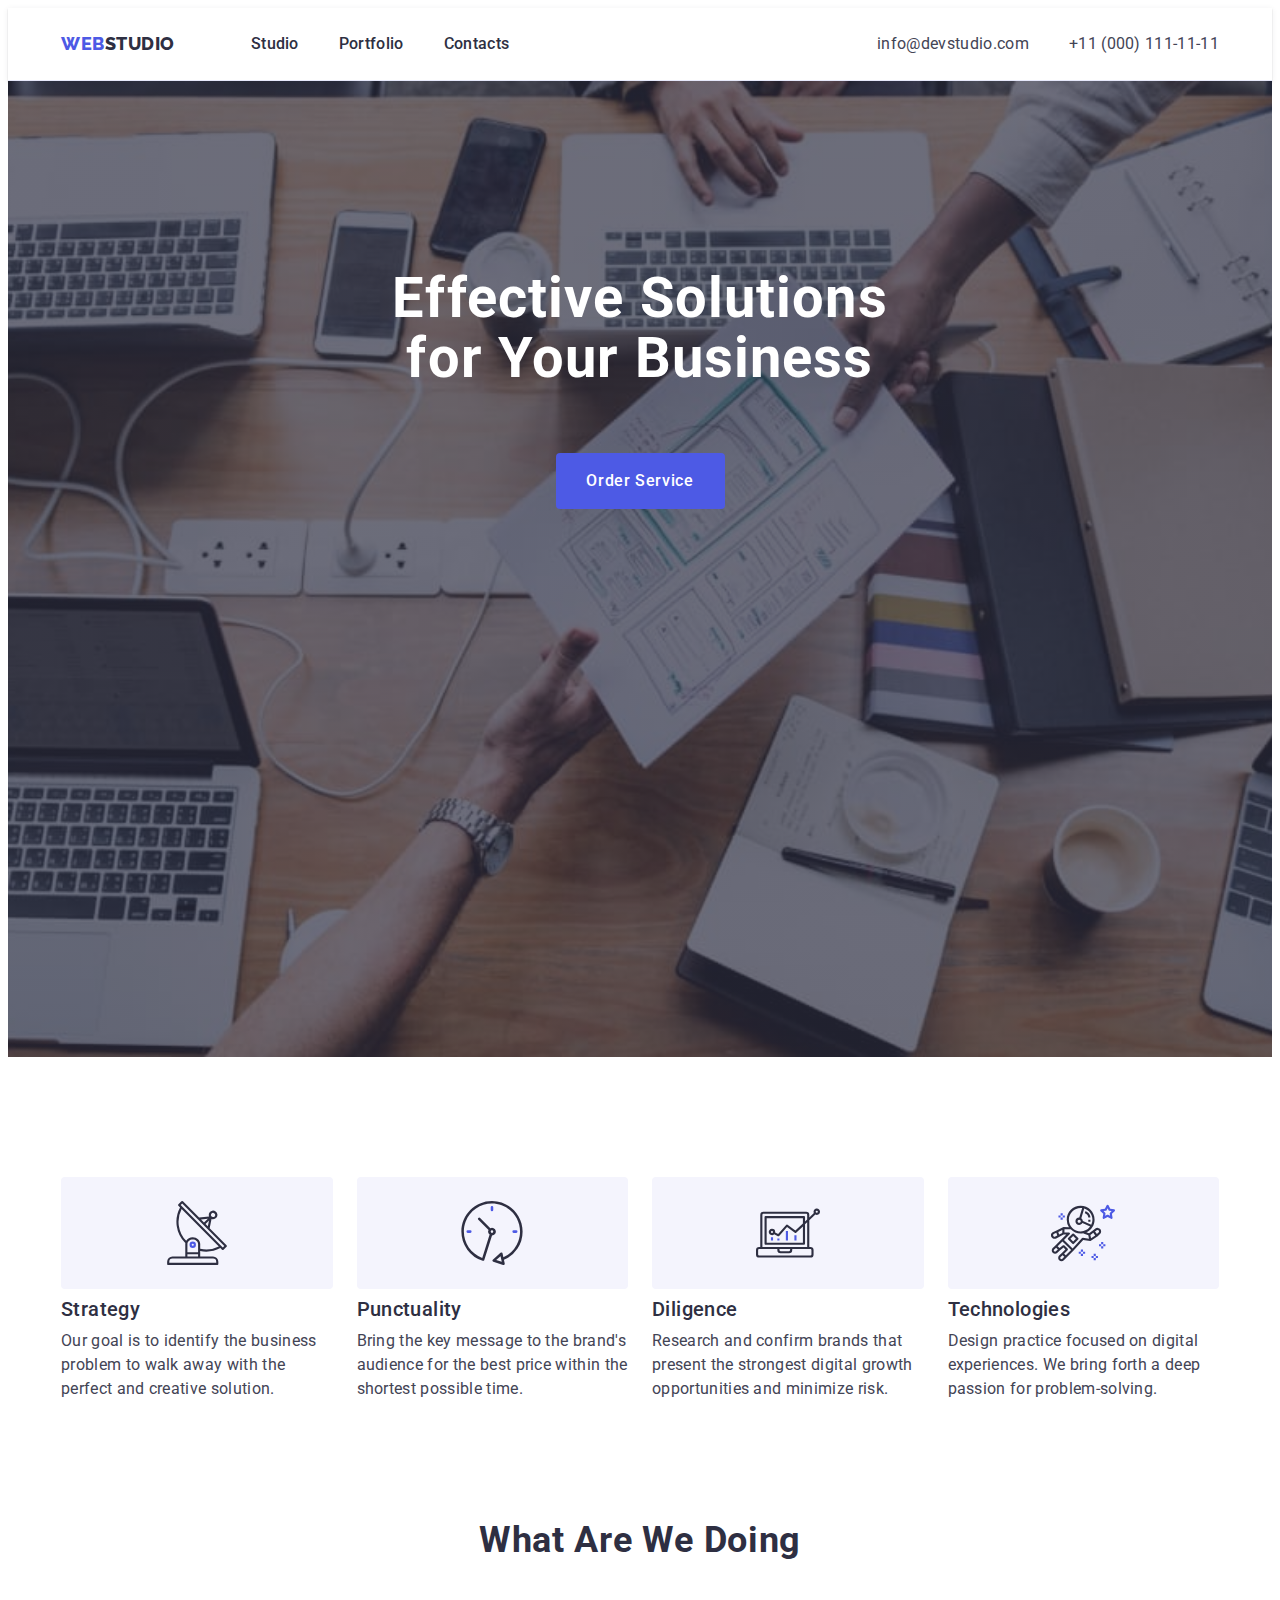
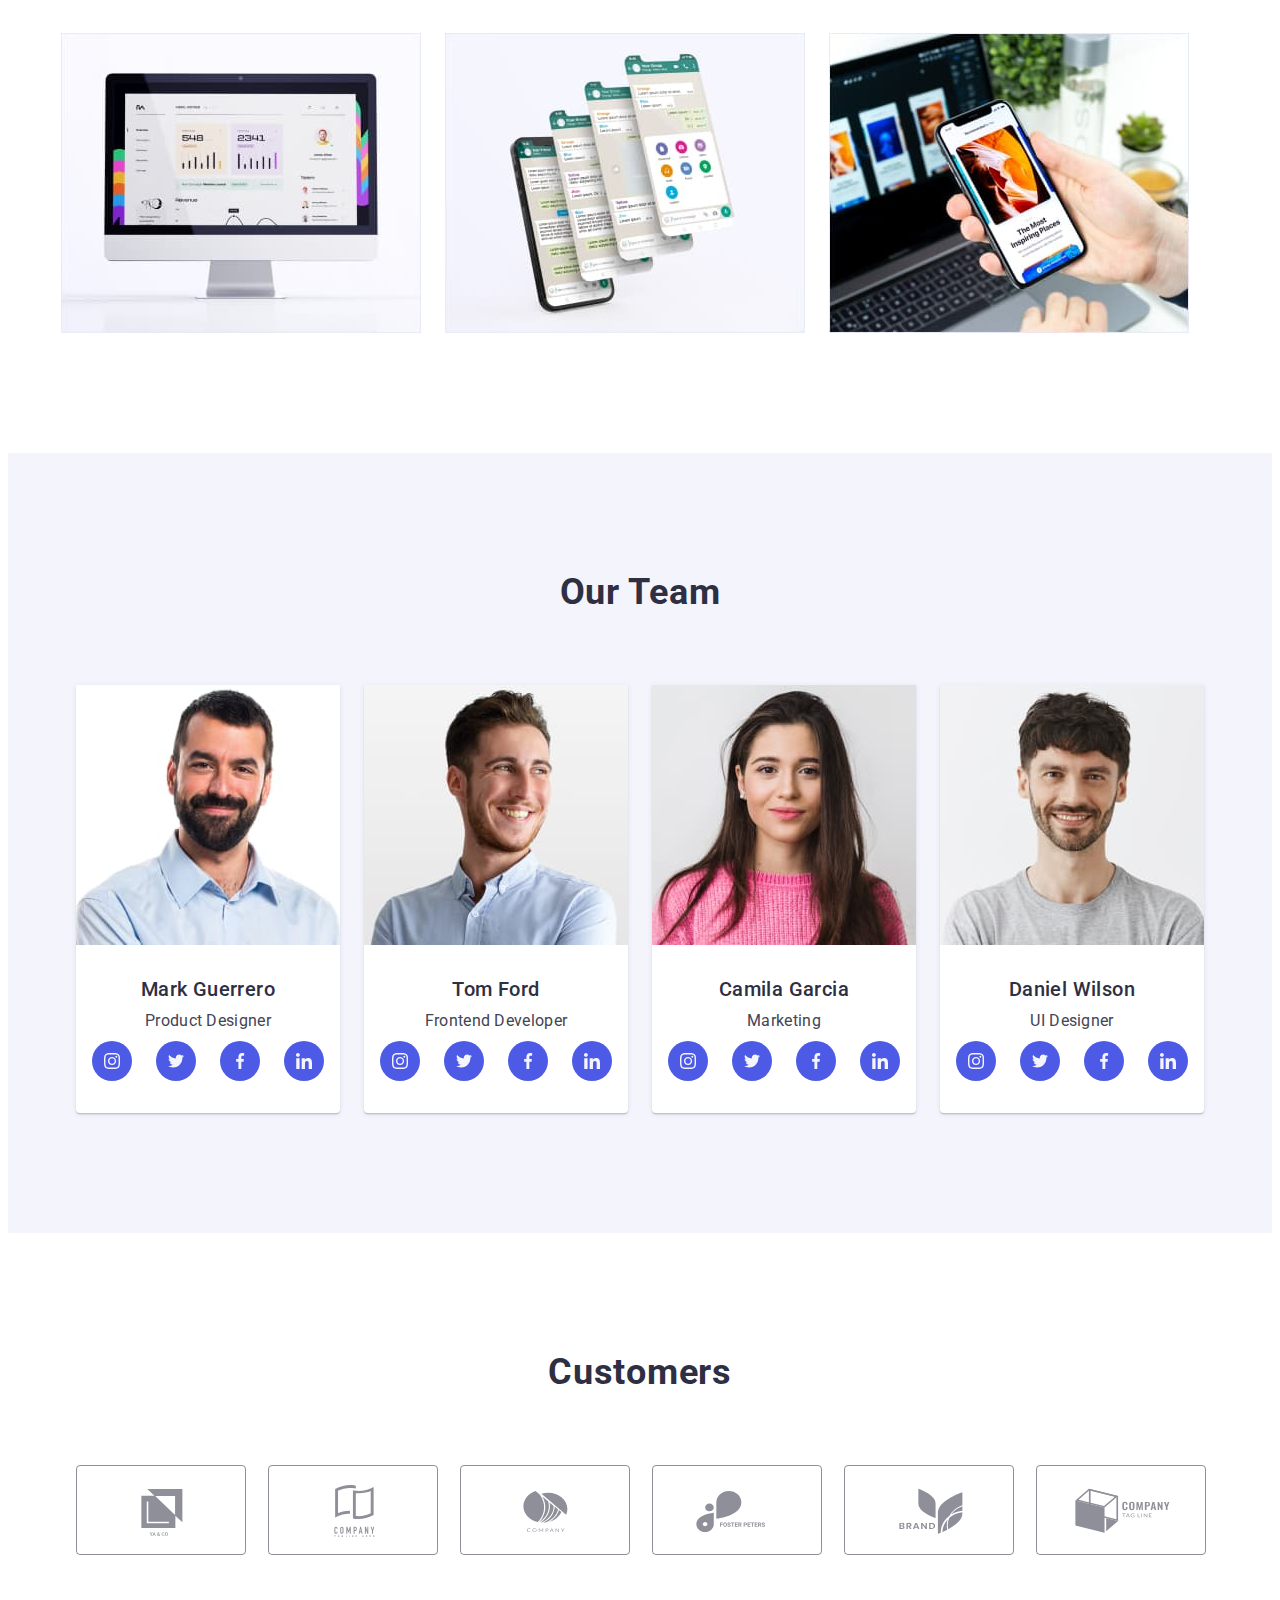
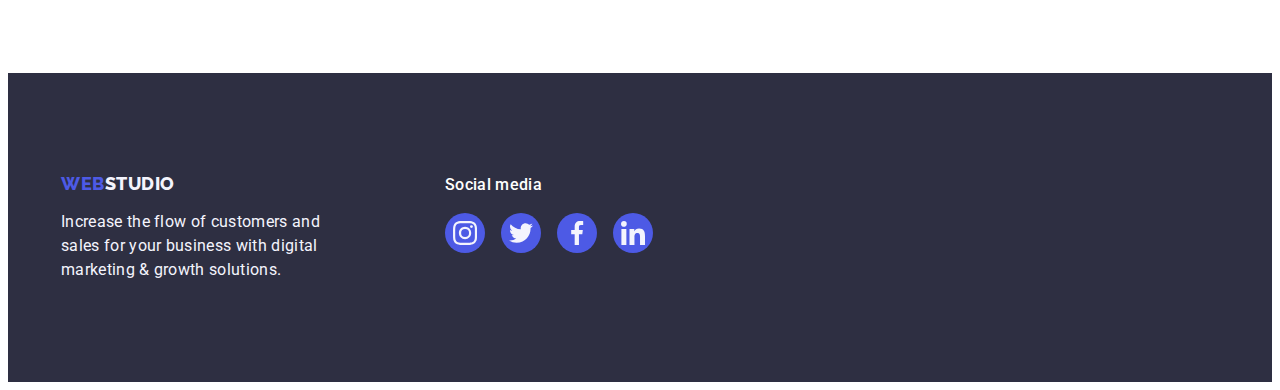
==== commit 75d87939: "copy" ====
--- a/index.html
+++ b/index.html
@@ -23,7 +23,7 @@
 
   <body>
     <header class="header">
-      <div class="container header-contaiber">
+      <div class="container header-container">
         <nav class="header-navigation">
           <a class="header-logo link" href="./index.html"
             >Web<span class="header-logo-web">Studio</span></a
@@ -62,9 +62,11 @@
     </header>
     <main>
       <section class="hero">
-        <div class="container">
-          <h1 class="hero-title">Effective Solutions for Your Business</h1>
-          <button class="hero-btn" type="button">Order Service</button>
+        <div class="hero-wrap">
+          <div class="container">
+            <h1 class="hero-title">Effective Solutions for Your Business</h1>
+            <button class="hero-btn" type="button">Order Service</button>
+          </div>
         </div>
       </section>
       <section class="solutions">
@@ -72,6 +74,13 @@
           <h2 class="solutions-title" hidden>features</h2>
           <ul class="solutions-list list">
             <li class="solitions-item">
+              <div class="solutions-icon-wrap">
+                <svg class="solution-link-svg" width="64" height="64">
+                  <use
+                    href="./images/icons.svg#icon-solutions-first-icon"
+                  ></use>
+                </svg>
+              </div>
               <h3 class="solutions-second-title third-title">Strategy</h3>
               <p class="solutions-text main-text">
                 Our goal is to identify the business problem to walk away with
@@ -79,6 +88,13 @@
               </p>
             </li>
             <li class="solitions-item">
+              <div class="solutions-icon-wrap">
+                <svg class="solution-link-svg" width="64" height="64">
+                  <use
+                    href="./images/icons.svg#icon-solutions-second-icon"
+                  ></use>
+                </svg>
+              </div>
               <h3 class="solutions-second-title third-title">Punctuality</h3>
               <p class="solutions-text main-text">
                 Bring the key message to the brand's audience for the best price
@@ -86,6 +102,13 @@
               </p>
             </li>
             <li class="solitions-item">
+              <div class="solutions-icon-wrap">
+                <svg class="solution-link-svg" width="64" height="64">
+                  <use
+                    href="./images/icons.svg#icon-solutions-third-icon"
+                  ></use>
+                </svg>
+              </div>
               <h3 class="solutions-second-title third-title">Diligence</h3>
               <p class="solutions-text main-text">
                 Research and confirm brands that present the strongest digital
@@ -93,6 +116,13 @@
               </p>
             </li>
             <li class="solitions-item">
+              <div class="solutions-icon-wrap">
+                <svg class="solution-link-svg" width="64" height="64">
+                  <use
+                    href="./images/icons.svg#icon-solutions-fourth-icon"
+                  ></use>
+                </svg>
+              </div>
               <h3 class="solutions-second-title third-title">Technologies</h3>
               <p class="solutions-text main-text">
                 Design practice focused on digital experiences. We bring forth a
@@ -127,6 +157,57 @@
               <div class="team-list-container">
                 <h3 class="team-item-title third-title">Mark Guerrero</h3>
                 <p class="team-item-text main-text">Product Designer</p>
+
+                <ul class="team-social-list list">
+                  <li class="team-social-item">
+                    <a
+                      class="team-social-link link"
+                      href=""
+                      target="_blank"
+                      rel="noopener noreferrer nofollow"
+                    >
+                      <svg class="team-item-icon" width="16" height="16">
+                        <use href="./images/icons.svg#icon-insta-icon"></use>
+                      </svg>
+                    </a>
+                  </li>
+                  <li class="team-social-item">
+                    <a
+                      class="team-social-link link"
+                      href=""
+                      target="_blank"
+                      rel="noopener noreferrer nofollow"
+                    >
+                      <svg class="team-item-icon" width="16" height="16">
+                        <use href="./images/icons.svg#icon-twitter-icon"></use>
+                      </svg>
+                    </a>
+                  </li>
+                  <li class="team-social-item">
+                    <a
+                      class="team-social-link link"
+                      href=""
+                      target="_blank"
+                      rel="noopener noreferrer nofollow"
+                    >
+                      <svg class="team-item-icon" width="16" height="16">
+                        <use href="./images/icons.svg#icon-fb-icon"></use>
+                      </svg>
+                    </a>
+                  </li>
+                  <li class="team-social-item">
+                    <a
+                      class="team-social-link link"
+                      href=""
+                      target="_blank"
+                      rel="noopener noreferrer nofollow"
+                    >
+                      <svg class="team-item-icon" width="16" height="16">
+                        <use href="./images/icons.svg#icon-linkedin-icon"></use>
+                      </svg>
+                    </a>
+                  </li>
+                </ul>
               </div>
             </li>
             <li class="team-item">
@@ -134,6 +215,56 @@
               <div class="team-list-container">
                 <h3 class="team-item-title third-title">Tom Ford</h3>
                 <p class="team-item-text main-text">Frontend Developer</p>
+                <ul class="team-social-list list">
+                  <li class="team-social-item">
+                    <a
+                      class="team-social-link link"
+                      href=""
+                      target="_blank"
+                      rel="noopener noreferrer nofollow"
+                    >
+                      <svg class="team-item-icon" width="16" height="16">
+                        <use href="./images/icons.svg#icon-insta-icon"></use>
+                      </svg>
+                    </a>
+                  </li>
+                  <li class="team-social-item">
+                    <a
+                      class="team-social-link link"
+                      href=""
+                      target="_blank"
+                      rel="noopener noreferrer nofollow"
+                    >
+                      <svg class="team-item-icon" width="16" height="16">
+                        <use href="./images/icons.svg#icon-twitter-icon"></use>
+                      </svg>
+                    </a>
+                  </li>
+                  <li class="team-social-item">
+                    <a
+                      class="team-social-link link"
+                      href=""
+                      target="_blank"
+                      rel="noopener noreferrer nofollow"
+                    >
+                      <svg class="team-item-icon" width="16" height="16">
+                        <use href="./images/icons.svg#icon-fb-icon"></use>
+                      </svg>
+                    </a>
+                  </li>
+                  <li class="team-social-item">
+                    <a
+                      class="team-social-link link"
+                      href=""
+                      target="_blank"
+                      rel="noopener noreferrer nofollow"
+                    >
+                      <svg class="team-item-icon" width="16" height="16">
+                        <use href="./images/icons.svg#icon-linkedin-icon"></use>
+                      </svg>
+                    </a>
+                  </li>
+                </ul>
               </div>
             </li>
             <li class="team-item">
@@ -141,6 +272,56 @@
               <div class="team-list-container">
                 <h3 class="team-item-title third-title">Camila Garcia</h3>
                 <p class="team-item-text main-text">Marketing</p>
+                <ul class="team-social-list list">
+                  <li class="team-social-item">
+                    <a
+                      class="team-social-link link"
+                      href=""
+                      target="_blank"
+                      rel="noopener noreferrer nofollow"
+                    >
+                      <svg class="team-item-icon" width="16" height="16">
+                        <use href="./images/icons.svg#icon-insta-icon"></use>
+                      </svg>
+                    </a>
+                  </li>
+                  <li class="team-social-item">
+                    <a
+                      class="team-social-link link"
+                      href=""
+                      target="_blank"
+                      rel="noopener noreferrer nofollow"
+                    >
+                      <svg class="team-item-icon" width="16" height="16">
+                        <use href="./images/icons.svg#icon-twitter-icon"></use>
+                      </svg>
+                    </a>
+                  </li>
+                  <li class="team-social-item">
+                    <a
+                      class="team-social-link link"
+                      href=""
+                      target="_blank"
+                      rel="noopener noreferrer nofollow"
+                    >
+                      <svg class="team-item-icon" width="16" height="16">
+                        <use href="./images/icons.svg#icon-fb-icon"></use>
+                      </svg>
+                    </a>
+                  </li>
+                  <li class="team-social-item">
+                    <a
+                      class="team-social-link link"
+                      href=""
+                      target="_blank"
+                      rel="noopener noreferrer nofollow"
+                    >
+                      <svg class="team-item-icon" width="16" height="16">
+                        <use href="./images/icons.svg#icon-linkedin-icon"></use>
+                      </svg>
+                    </a>
+                  </li>
+                </ul>
               </div>
             </li>
             <li class="team-item">
@@ -148,21 +329,187 @@
               <div class="team-list-container">
                 <h3 class="team-item-title third-title">Daniel Wilson</h3>
                 <p class="team-item-text main-text">UI Designer</p>
-              </div>
+                <ul class="team-social-list list">
+                  <li class="team-social-item">
+                    <a
+                      class="team-social-link link"
+                      href=""
+                      target="_blank"
+                      rel="noopener noreferrer nofollow"
+                    >
+                      <svg class="team-item-icon" height="16">
+                        <use href="./images/icons.svg#icon-insta-icon"></use>
+                      </svg>
+                    </a>
+                  </li>
+                  <li class="team-social-item">
+                    <a
+                      class="team-social-link link"
+                      href=""
+                      target="_blank"
+                      rel="noopener noreferrer nofollow"
+                    >
+                      <svg class="team-item-icon" width="16" height="16">
+                        <use href="./images/icons.svg#icon-twitter-icon"></use>
+                      </svg>
+                    </a>
+                  </li>
+                  <li class="team-social-item">
+                    <a
+                      class="team-social-link link"
+                      href=""
+                      target="_blank"
+                      rel="noopener noreferrer nofollow"
+                    >
+                      <svg class="team-item-icon" width="16" height="16">
+                        <use href="./images/icons.svg#icon-fb-icon"></use>
+                      </svg>
+                    </a>
+                  </li>
+                  <li class="team-social-item">
+                    <a
+                      class="team-social-link link"
+                      href=""
+                      target="_blank"
+                      rel="noopener noreferrer nofollow"
+                    >
+                      <svg class="team-item-icon" width="16" height="16">
+                        <use href="./images/icons.svg#icon-linkedin-icon"></use>
+                      </svg>
+                    </a>
+                  </li>
+                </ul>
+              </div>
+            </li>
+          </ul>
+        </div>
+      </section>
+      <section class="customers">
+        <div class="container">
+          <h2 class="customers-title second-title">Customers</h2>
+          <ul class="customers-list list">
+            <li class="costumers-list-item">
+              <a class="costumers-item-link" href="">
+                <svg class="custumers-link-svg" width="104" height="56">
+                  <use
+                    href="./images/icons.svg#icon-customers-first-icon"
+                  ></use>
+                </svg>
+              </a>
+            </li>
+            <li class="costumers-list-item">
+              <a class="costumers-item-link" href="">
+                <svg class="custumers-link-svg" width="104" height="56">
+                  <use
+                    href="./images/icons.svg#icon-customers-second-icon"
+                  ></use>
+                </svg>
+              </a>
+            </li>
+            <li class="costumers-list-item">
+              <a class="costumers-item-link" href="">
+                <svg class="custumers-link-svg" width="104" height="56">
+                  <use
+                    href="./images/icons.svg#icon-customers-third-icon"
+                  ></use>
+                </svg>
+              </a>
+            </li>
+            <li class="costumers-list-item">
+              <a class="costumers-item-link" href="">
+                <svg class="custumers-link-svg" width="104" height="56">
+                  <use
+                    href="./images/icons.svg#icon-customers-fourth-icon"
+                  ></use>
+                </svg>
+              </a>
+            </li>
+            <li class="costumers-list-item">
+              <a class="costumers-item-link" href="">
+                <svg class="custumers-link-svg" width="104" height="56">
+                  <use
+                    href="./images/icons.svg#icon-customers-fifth-icon"
+                  ></use>
+                </svg>
+              </a>
+            </li>
+            <li class="costumers-list-item">
+              <a class="costumers-item-link" href="">
+                <svg class="custumers-link-svg" width="104" height="56">
+                  <use
+                    href="./images/icons.svg#icon-customers-sixth-icon"
+                  ></use>
+                </svg>
+              </a>
             </li>
           </ul>
         </div>
       </section>
     </main>
     <footer class="footer">
-      <div class="container">
-        <a class="footer-logo link" href="./index.html"
-          >Web<span class="footer-logo-web">Studio</span></a
-        >
-        <p class="footer-text main-text">
-          Increase the flow of customers and sales for your business with
-          digital marketing & growth solutions.
-        </p>
+      <div class="container footer-wrap">
+        <div class="footer-logo-wrap">
+          <a class="footer-logo link" href="./index.html"
+            >Web<span class="footer-logo-web">Studio</span></a
+          >
+          <p class="footer-text main-text">
+            Increase the flow of customers and sales for your business with
+            digital marketing & growth solutions.
+          </p>
+        </div>
+        <div class="footer-list-wrap">
+          <p class="footer-list-text main-text">Social media</p>
+          <ul class="footer-list list">
+            <li class="footer-list-item">
+              <a
+                class="footer-list-link link"
+                href=""
+                target="_blank"
+                rel="noopener noreferrer nofollow"
+              >
+                <svg class="footer-item-icon" width="24" height="24">
+                  <use href="./images/icons.svg#icon-insta-icon"></use>
+                </svg>
+              </a>
+            </li>
+            <li class="footer-list-item">
+              <a
+                class="footer-list-link link"
+                href=""
+                target="_blank"
+                rel="noopener noreferrer nofollow"
+              >
+                <svg class="footer-item-icon" width="24" height="24">
+                  <use href="./images/icons.svg#icon-twitter-icon"></use>
+                </svg>
+              </a>
+            </li>
+            <li class="footer-list-item">
+              <a
+                class="footer-list-link link"
+                href=""
+                target="_blank"
+                rel="noopener noreferrer nofollow"
+              >
+                <svg class="footer-item-icon" width="24" height="24">
+                  <use href="./images/icons.svg#icon-fb-icon"></use>
+                </svg>
+              </a>
+            </li>
+            <li class="footer-list-item">
+              <a
+                class="footer-list-link link"
+                href=""
+                target="_blank"
+                rel="noopener noreferrer nofollow"
+              >
+                <svg class="footer-item-icon" width="24" height="24">
+                  <use href="./images/icons.svg#icon-linkedin-icon"></use>
+                </svg>
+              </a>
+            </li>
+          </ul>
+        </div>
       </div>
     </footer>
   </body>
--- a/css/styles.css
+++ b/css/styles.css
@@ -9,6 +9,7 @@
   --third-text-color: #4d5ae5;
   --first-btn-color: #ffffff;
   --second-btn-color: #404bbf;
+  --third-btn-color: #8e8f99;
   --logo-color: #4d5ae5;
 }
 
@@ -78,9 +79,11 @@
 .header {
   background-color: var(--first-background-color);
   border-bottom: 1px solid #e7e9fc;
-}
-
-.header-contaiber {
+  box-shadow: 0px 2px 1px rgba(46, 47, 66, 0.08),
+    0px 1px 1px rgba(46, 47, 66, 0.16), 0px 1px 6px rgba(46, 47, 66, 0.08);
+}
+
+.header-container {
   display: flex;
   align-items: center;
 }
@@ -153,9 +156,23 @@
 
 /**MAIN-------------- HERO------------------ */
 .hero {
+  height: 600px;
+  max-width: 1440px;
   background-color: var(--second-background-color);
   padding-top: 188px;
   padding-bottom: 188px;
+  margin: 0 auto;
+  background-color: #615e5e;
+  background-image: linear-gradient(
+      rgba(46, 47, 66, 0.7),
+      rgba(46, 47, 66, 0.7)
+    ),
+    url(../images/hero-people-office.jpg);
+  background-repeat: no-repeat;
+  background-position: center;
+  background-size: cover;
+}
+.hero-wrap {
 }
 
 .hero-title {
@@ -213,6 +230,19 @@
   width: calc((100% - 72px) / 4);
 }
 
+.solutions-icon-wrap {
+  display: flex;
+  height: 112px;
+  background-color: var(--third-background-color);
+  border-radius: 4px;
+  margin-bottom: 8px;
+  align-items: center;
+  justify-content: center;
+}
+
+.solution-link-svg {
+}
+
 .solutions-second-title {
   color: var(--first-title-color);
   margin-bottom: 8px;
@@ -259,6 +289,7 @@
 .team-list {
   display: flex;
   gap: 24px;
+  justify-content: center;
 }
 
 .team-list-container {
@@ -272,6 +303,8 @@
 .team-item {
   background-color: var(--first-background-color);
   border-radius: 0px 0px 4px 4px;
+  box-shadow: 0px 1px 6px rgba(46, 47, 66, 0.08),
+    0px 1px 1px rgba(46, 47, 66, 0.16), 0px 2px 1px rgba(46, 47, 66, 0.08);
 }
 
 .team-item-title {
@@ -281,6 +314,88 @@
 
 .team-item-text {
   color: var(--first-text-color);
+  margin-bottom: 8px;
+}
+
+.team-social-list {
+  display: flex;
+  gap: 24px;
+  justify-content: center;
+}
+
+.list {
+}
+.team-social-item {
+  width: 40px;
+  height: 40px;
+}
+.team-social-link {
+  display: flex;
+  width: 100%;
+  height: 100%;
+  background-color: var(--logo-color);
+  border-radius: 50%;
+  align-items: center;
+  justify-content: center;
+}
+.team-social-link:hover,
+.team-social-link:focus {
+  background-color: #404bbf;
+}
+
+.link {
+}
+.team-item-icon {
+  fill: var(--third-background-color);
+}
+
+/**PORTFOLIO-------------- COSTUMERS------------------ */
+.customers {
+  padding-top: 120px;
+  padding-bottom: 120px;
+}
+.container {
+}
+.customers-title {
+  margin-bottom: 72px;
+  color: var(--first-title-color);
+}
+
+.customers-list {
+  display: flex;
+  gap: 24px;
+  box-sizing: border-box;
+  justify-content: center;
+}
+
+.second-title {
+}
+.list {
+}
+.costumers-list-item {
+  height: 88px;
+  width: 168px;
+}
+.costumers-item-link {
+  display: flex;
+  align-items: center;
+  justify-content: center;
+
+  height: 100%;
+  width: 100%;
+  border: 1px solid #8e8f99;
+  border-radius: 4px;
+  color: var(--third-btn-color);
+}
+
+.costumers-item-link:hover,
+.costumers-item-link:focus {
+  border-color: var(--second-btn-color);
+  color: var(--second-btn-color);
+}
+
+.custumers-link-svg {
+  fill: currentColor;
 }
 
 /**-------------- FOOTER------------------ */
@@ -288,6 +403,15 @@
   background-color: var(--second-background-color);
   padding-top: 100px;
   padding-bottom: 100px;
+}
+
+.footer-wrap {
+  display: flex;
+  align-items: baseline;
+}
+
+.footer-logo-wrap {
+  margin-right: 120px;
 }
 
 .footer-logo {
@@ -316,6 +440,48 @@
   max-width: 264px;
 }
 
+.footer-list-wrap {
+}
+
+.footer-list-text {
+  font-weight: 500;
+  margin-bottom: 16px;
+
+  color: var(--second-title-color);
+}
+
+.footer-list {
+  display: flex;
+  gap: 16px;
+}
+.footer-list-item {
+  width: 40px;
+  height: 40px;
+}
+.footer-list-link {
+  display: flex;
+  width: 100%;
+  height: 100%;
+  background-color: var(--logo-color);
+  border-radius: 50%;
+  align-items: center;
+  justify-content: center;
+}
+
+.footer-list-link:focus,
+.footer-list-link:hover {
+  background-color: #31d0aa;
+}
+
+.link {
+}
+.footer-item-icon {
+  fill: var(--third-background-color);
+}
+
+.footerlist-link {
+}
+
 /**PORTFOLIO-------------- MAIN------------------ */
 .filter {
   padding-top: 96px;
@@ -360,6 +526,8 @@
   color: var(--second-title-color);
   background-color: var(--second-btn-color);
   border: 1px solid transparent;
+  box-shadow: 0px 3px 1px rgba(0, 0, 0, 0.1), 0px 2px 1px rgba(0, 0, 0, 0.08),
+    0px 2px 2px rgba(0, 0, 0, 0.12);
 }
 
 .examples-list {
@@ -374,10 +542,21 @@
   border-top: none;
 }
 
+.examples-list-conteiner:hover,
+.examples-list-conteiner:focus {
+  border: 1px solid var(--second-text-color);
+}
+
 .examples-item {
 }
 
 .examples-link {
+  display: block;
+}
+.examples-link:hover,
+.examples-link:focus {
+  box-shadow: 0px 1px 6px rgba(46, 47, 66, 0.08),
+    0px 1px 1px rgba(46, 47, 66, 0.16), 0px 2px 1px rgba(46, 47, 66, 0.08);
 }
 
 .link {
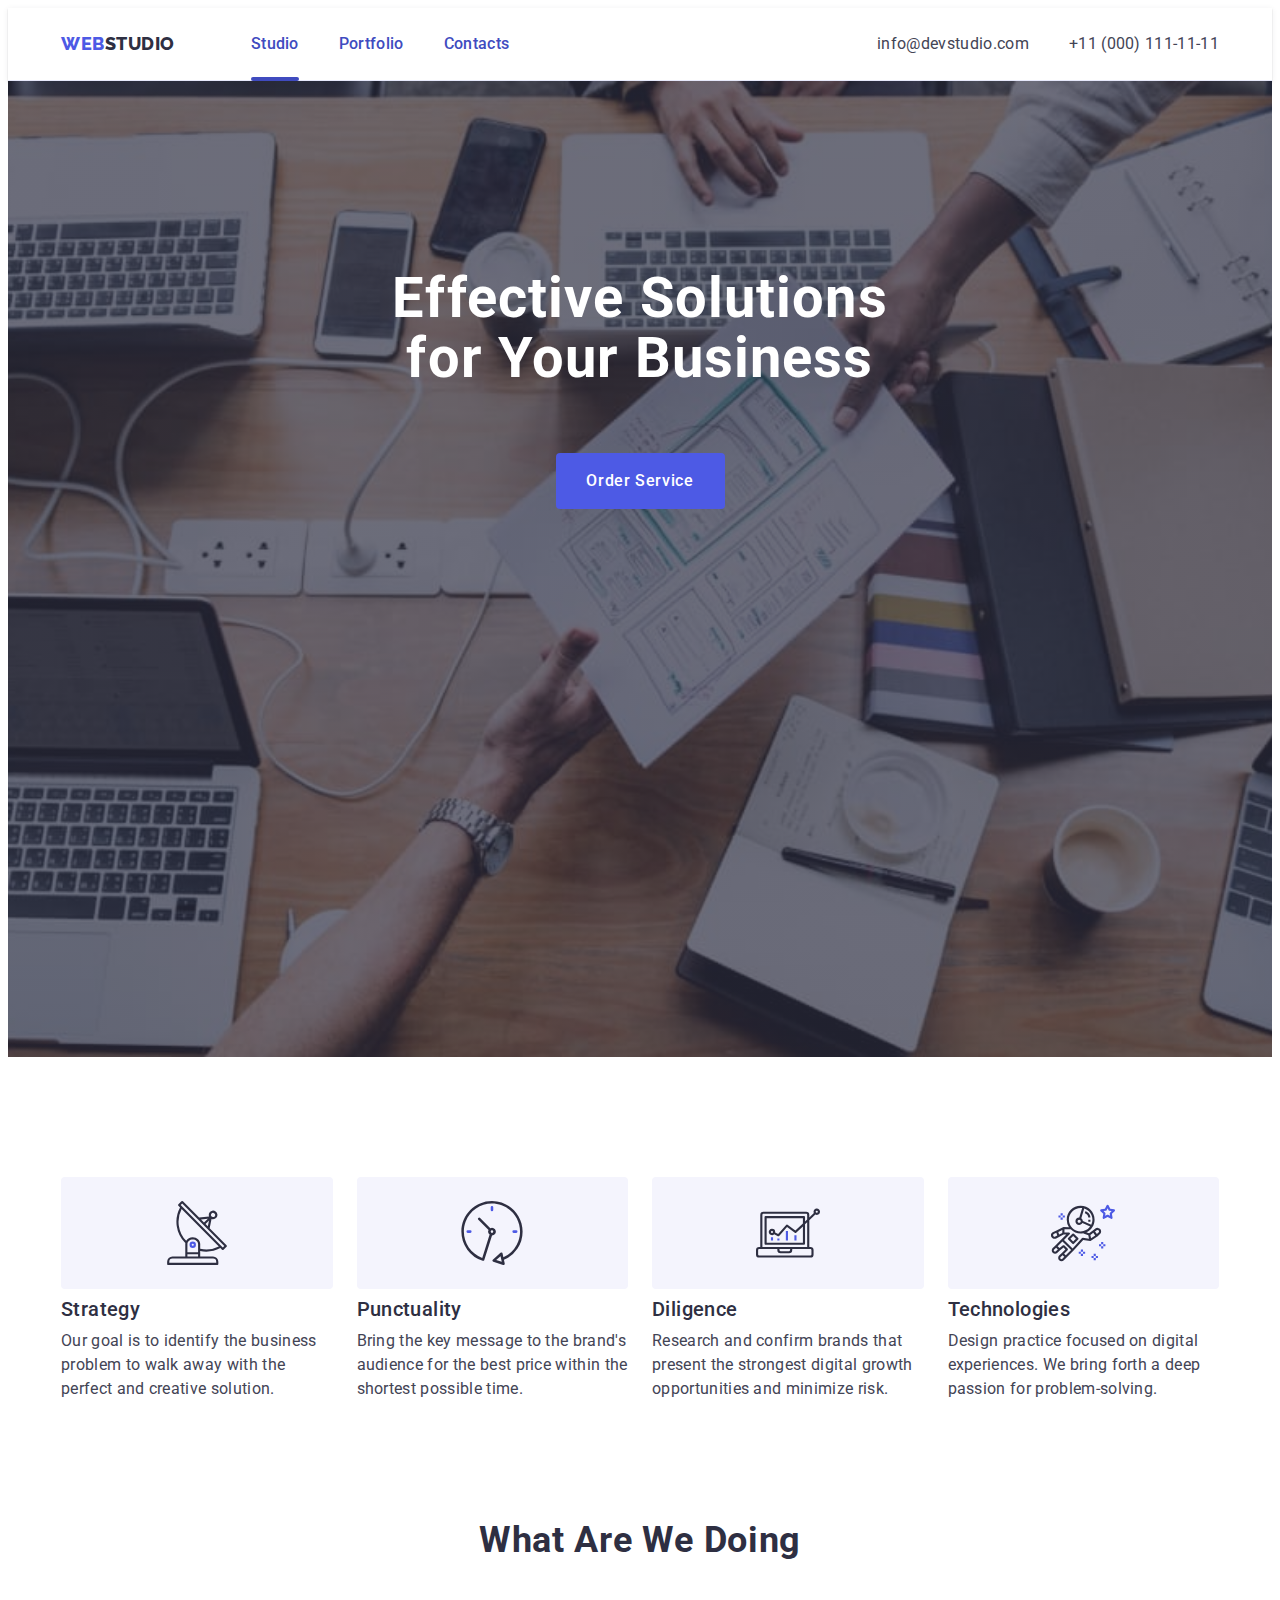
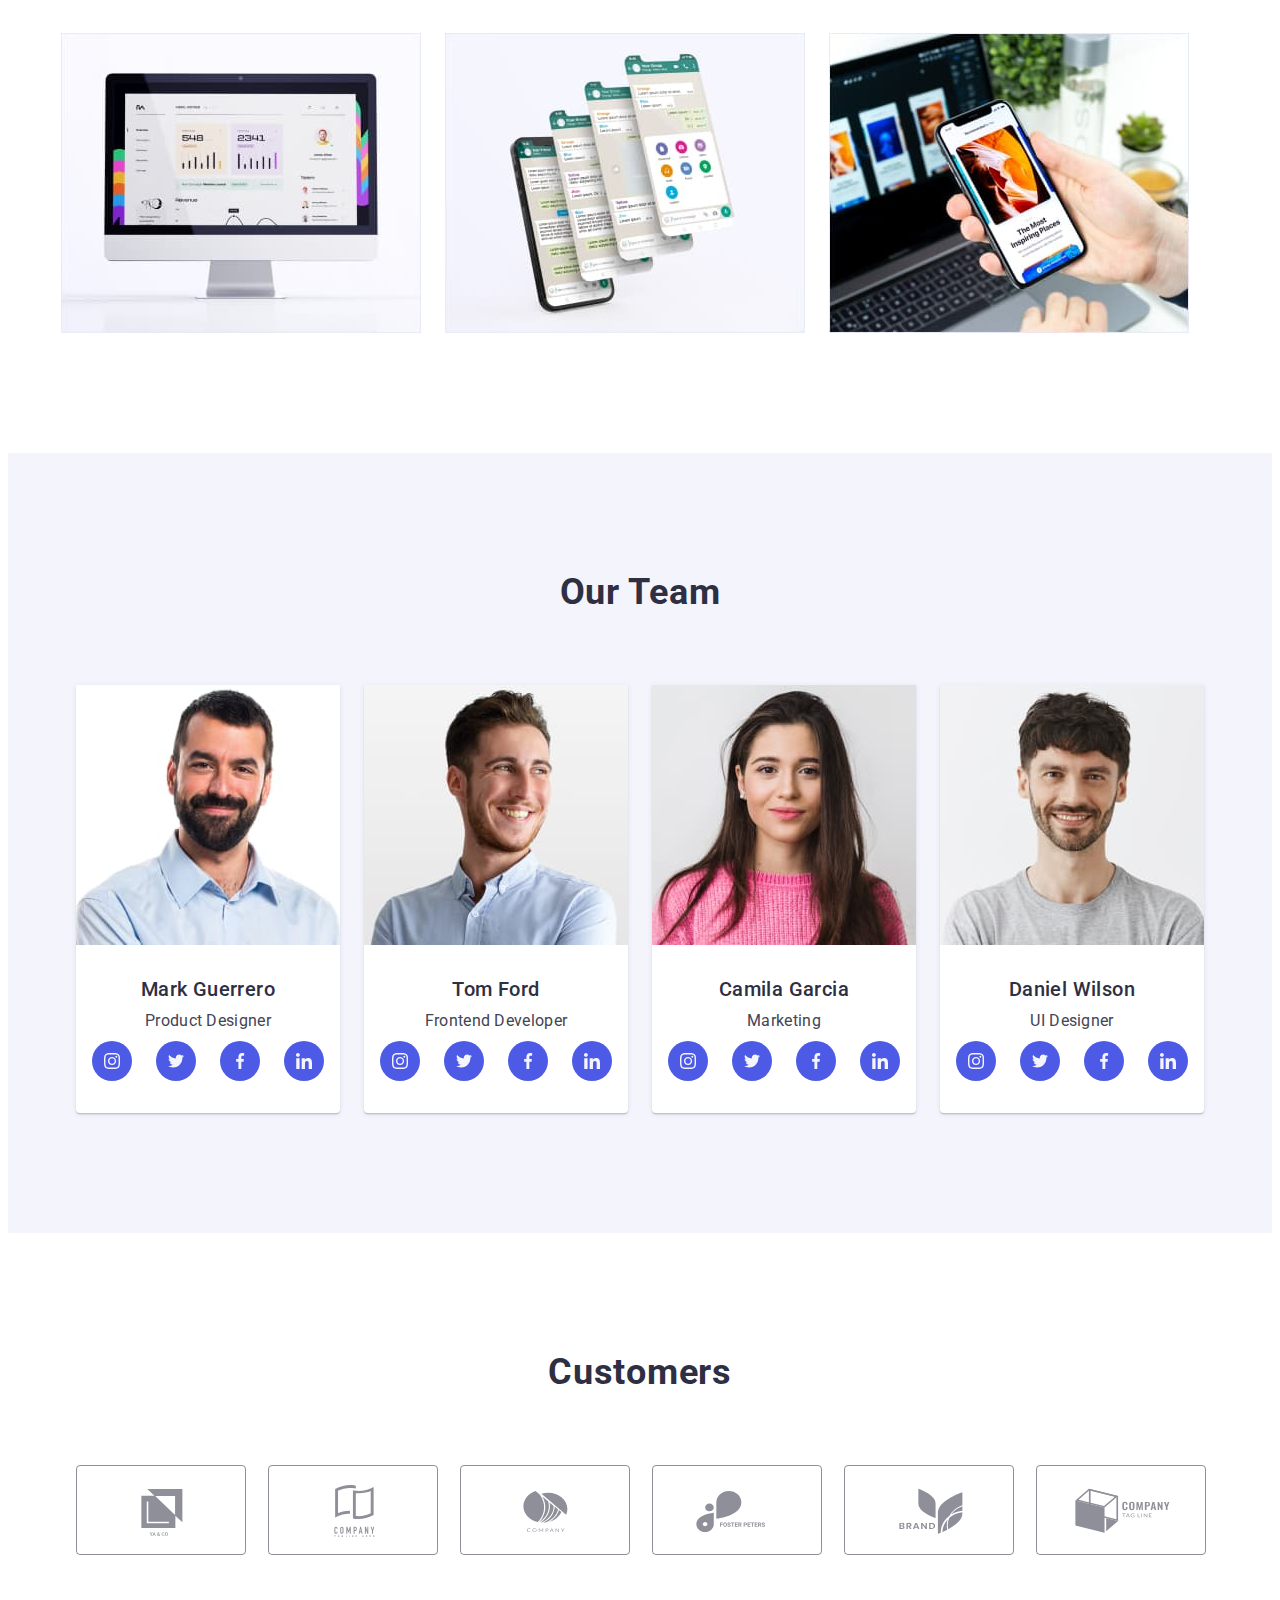
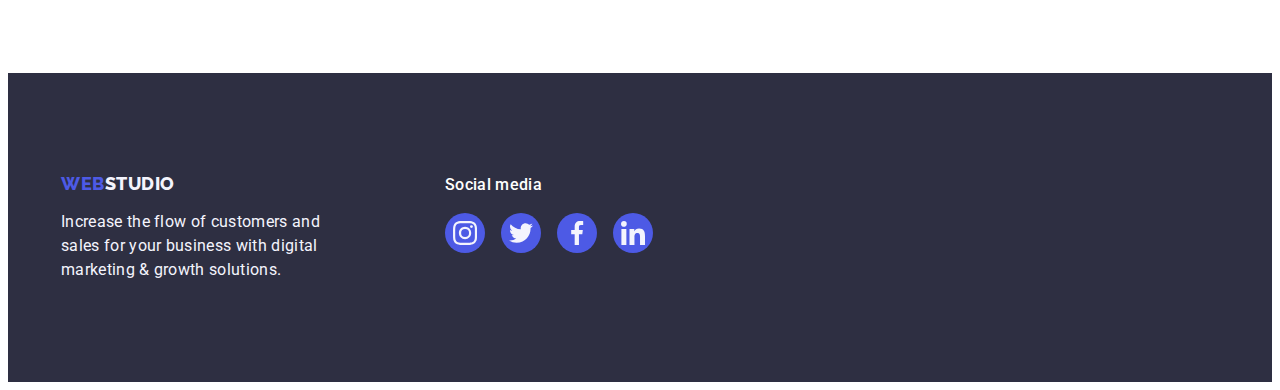
==== commit de81bbc9: "copy" ====
--- a/index.html
+++ b/index.html
@@ -30,7 +30,7 @@
           >
           <ul class="header-list list">
             <li class="header-item">
-              <a class="header-link link" href="./index.html">Studio</a>
+              <a class="header-link link current" href="./index.html">Studio</a>
             </li>
             <li class="header-item">
               <a class="header-link link" href="./portfolio.html">Portfolio</a>
@@ -63,10 +63,10 @@
     <main>
       <section class="hero">
         <div class="hero-wrap">
-          <div class="container">
-            <h1 class="hero-title">Effective Solutions for Your Business</h1>
-            <button class="hero-btn" type="button">Order Service</button>
-          </div>
+          <h1 class="hero-title">Effective Solutions for Your Business</h1>
+          <button data-modal-open class="hero-btn" type="button">
+            Order Service
+          </button>
         </div>
       </section>
       <section class="solutions">
@@ -512,5 +512,15 @@
         </div>
       </div>
     </footer>
+    <div class="backdrop is-hidden" data-modal>
+      <div class="modal">
+        <button type="button" class="modal-close" data-modal-close>
+          <svg class="modal-close-svg" width="8" height="8">
+            <use href="./images/icons.svg#icon-close-black"></use>
+          </svg>
+        </button>
+      </div>
+    </div>
+    <script src="./js/modal.js"></script>
   </body>
 </html>
--- a/css/styles.css
+++ b/css/styles.css
@@ -122,10 +122,25 @@
   font-size: 16px;
   line-height: 1.5;
   letter-spacing: 0.02em;
-  color: var(--first-title-color);
+  color: var(--second-btn-color);
   display: block;
   padding-top: 24px;
   padding-bottom: 24px;
+  transition-property: color;
+  transition-duration: 250ms;
+  transition-timing-function: cubic-bezier(0.4, 0, 0.2, 1);
+  position: relative;
+}
+
+.header-link.current::after {
+  content: '';
+  width: 100%;
+  height: 4px;
+  border-radius: 2px;
+  background-color: var(--second-btn-color);
+  position: absolute;
+  left: 0;
+  bottom: -1px;
 }
 
 .header-link:hover,
@@ -147,6 +162,9 @@
 
 .header-adress-link {
   color: var(--first-text-color);
+  transition-property: color;
+  transition-duration: 250ms;
+  transition-timing-function: cubic-bezier(0.4, 0, 0.2, 1);
 }
 
 .header-adress-link:hover,
@@ -203,6 +221,7 @@
   color: var(--first-btn-color);
   background-color: #4d5ae5;
   cursor: pointer;
+  transition: background-color 250ms cubic-bezier(0.4, 0, 0.2, 1);
 }
 
 .hero-btn:hover,
@@ -337,6 +356,9 @@
   border-radius: 50%;
   align-items: center;
   justify-content: center;
+  transition-property: background-color;
+  transition-duration: 250ms;
+  transition-timing-function: cubic-bezier(0.4, 0, 0.2, 1);
 }
 .team-social-link:hover,
 .team-social-link:focus {
@@ -349,7 +371,7 @@
   fill: var(--third-background-color);
 }
 
-/**PORTFOLIO-------------- COSTUMERS------------------ */
+/**MAIN-------------- COSTUMERS------------------ */
 .customers {
   padding-top: 120px;
   padding-bottom: 120px;
@@ -386,6 +408,9 @@
   border: 1px solid #8e8f99;
   border-radius: 4px;
   color: var(--third-btn-color);
+  transition-property: color, border-color;
+  transition-duration: 250ms;
+  transition-timing-function: cubic-bezier(0.4, 0, 0.2, 1);
 }
 
 .costumers-item-link:hover,
@@ -466,6 +491,10 @@
   border-radius: 50%;
   align-items: center;
   justify-content: center;
+
+  transition-property: background-color;
+  transition-duration: 250ms;
+  transition-timing-function: cubic-bezier(0.4, 0, 0.2, 1);
 }
 
 .footer-list-link:focus,
@@ -480,6 +509,71 @@
 }
 
 .footerlist-link {
+}
+
+/**MAIN-------------- BACKDROP------------------ */
+.backdrop {
+  position: fixed;
+  width: 100%;
+  height: 100%;
+  background-color: rgba(46, 47, 66, 0.4);
+  top: 0;
+  transition: opacity 250ms cubic-bezier(0.4, 0, 0.2, 1),
+    visibility 250ms cubic-bezier(0.4, 0, 0.2, 1);
+}
+
+.modal {
+  position: absolute;
+  top: 50%;
+  left: 50%;
+  transform: translate(-50%, -50%) scale(1);
+  width: 408px;
+  min-height: 584px;
+  background-color: #fcfcfc;
+  box-shadow: 0px 1px 1px rgba(0, 0, 0, 0.14), 0px 1px 3px rgba(0, 0, 0, 0.12),
+    0px 2px 1px rgba(0, 0, 0, 0.2);
+  border-radius: 4px;
+  transition: transform 250ms cubic-bezier(0.4, 0, 0.2, 1);
+}
+
+.modal-close {
+  position: absolute;
+  display: flex;
+  top: 24px;
+  right: 24px;
+  width: 24px;
+  height: 24px;
+
+  align-items: center;
+  justify-content: center;
+  border-radius: 50%;
+  background-color: #e7e9fc;
+  border: 1px solid rgba(0, 0, 0, 0.1);
+  padding: 0;
+  cursor: pointer;
+  transition: background-color 250ms cubic-bezier(0.4, 0, 0.2, 1),
+    border 250ms cubic-bezier(0.4, 0, 0.2, 1);
+}
+.modal-close:hover,
+.modal-close:focus {
+  background-color: var(--second-btn-color);
+  border: none;
+}
+
+.modal-close-svg {
+  fill: var(--second-background-color);
+  transition: fill 250ms cubic-bezier(0.4, 0, 0.2, 1);
+}
+
+.modal-close:hover .modal-close-svg,
+.modal-close:focus .modal-close-svg {
+  fill: #ffffff;
+}
+
+.is-hidden {
+  visibility: hidden;
+  opacity: 0;
+  pointer-events: none;
 }
 
 /**PORTFOLIO-------------- MAIN------------------ */
@@ -519,13 +613,16 @@
   border: 1px solid #e7e9fc;
   border-radius: 4px;
   padding: 12px 24px;
+  transition-property: background-color, border-color, box-shadow, color;
+  transition-duration: 250ms;
+  transition-timing-function: cubic-bezier(0.4, 0, 0.2, 1);
 }
 
 .filter-btn:hover,
 .filter-btn:focus {
   color: var(--second-title-color);
   background-color: var(--second-btn-color);
-  border: 1px solid transparent;
+  border-color: 1px solid transparent;
   box-shadow: 0px 3px 1px rgba(0, 0, 0, 0.1), 0px 2px 1px rgba(0, 0, 0, 0.08),
     0px 2px 2px rgba(0, 0, 0, 0.12);
 }
@@ -547,11 +644,16 @@
   border: 1px solid var(--second-text-color);
 }
 
-.examples-item {
+.examples-link:focus .examples-img-overlay,
+.examples-link:hover .examples-img-overlay {
+  transform: translate(0, 0);
 }
 
 .examples-link {
   display: block;
+  transition-property: box-shadow;
+  transition-duration: 250ms;
+  transition-timing-function: cubic-bezier(0.4, 0, 0.2, 1);
 }
 .examples-link:hover,
 .examples-link:focus {
@@ -559,6 +661,28 @@
     0px 1px 1px rgba(46, 47, 66, 0.16), 0px 2px 1px rgba(46, 47, 66, 0.08);
 }
 
+.examples-overlay-wrap {
+  position: relative;
+  display: block;
+  overflow: hidden;
+}
+
+.examples-img-overlay {
+  position: absolute;
+  width: 100%;
+  height: 100%;
+  left: 0;
+  bottom: 0;
+  background-color: var(--logo-color);
+  color: var(--second-text-color);
+  padding: 40px 32px;
+  overflow: auto;
+  transform: translate(0, 100%);
+  transition-property: transform;
+  transition-duration: 250ms;
+  transition-timing-function: cubic-bezier(0.4, 0, 0.2, 1);
+}
+
 .link {
 }
 
